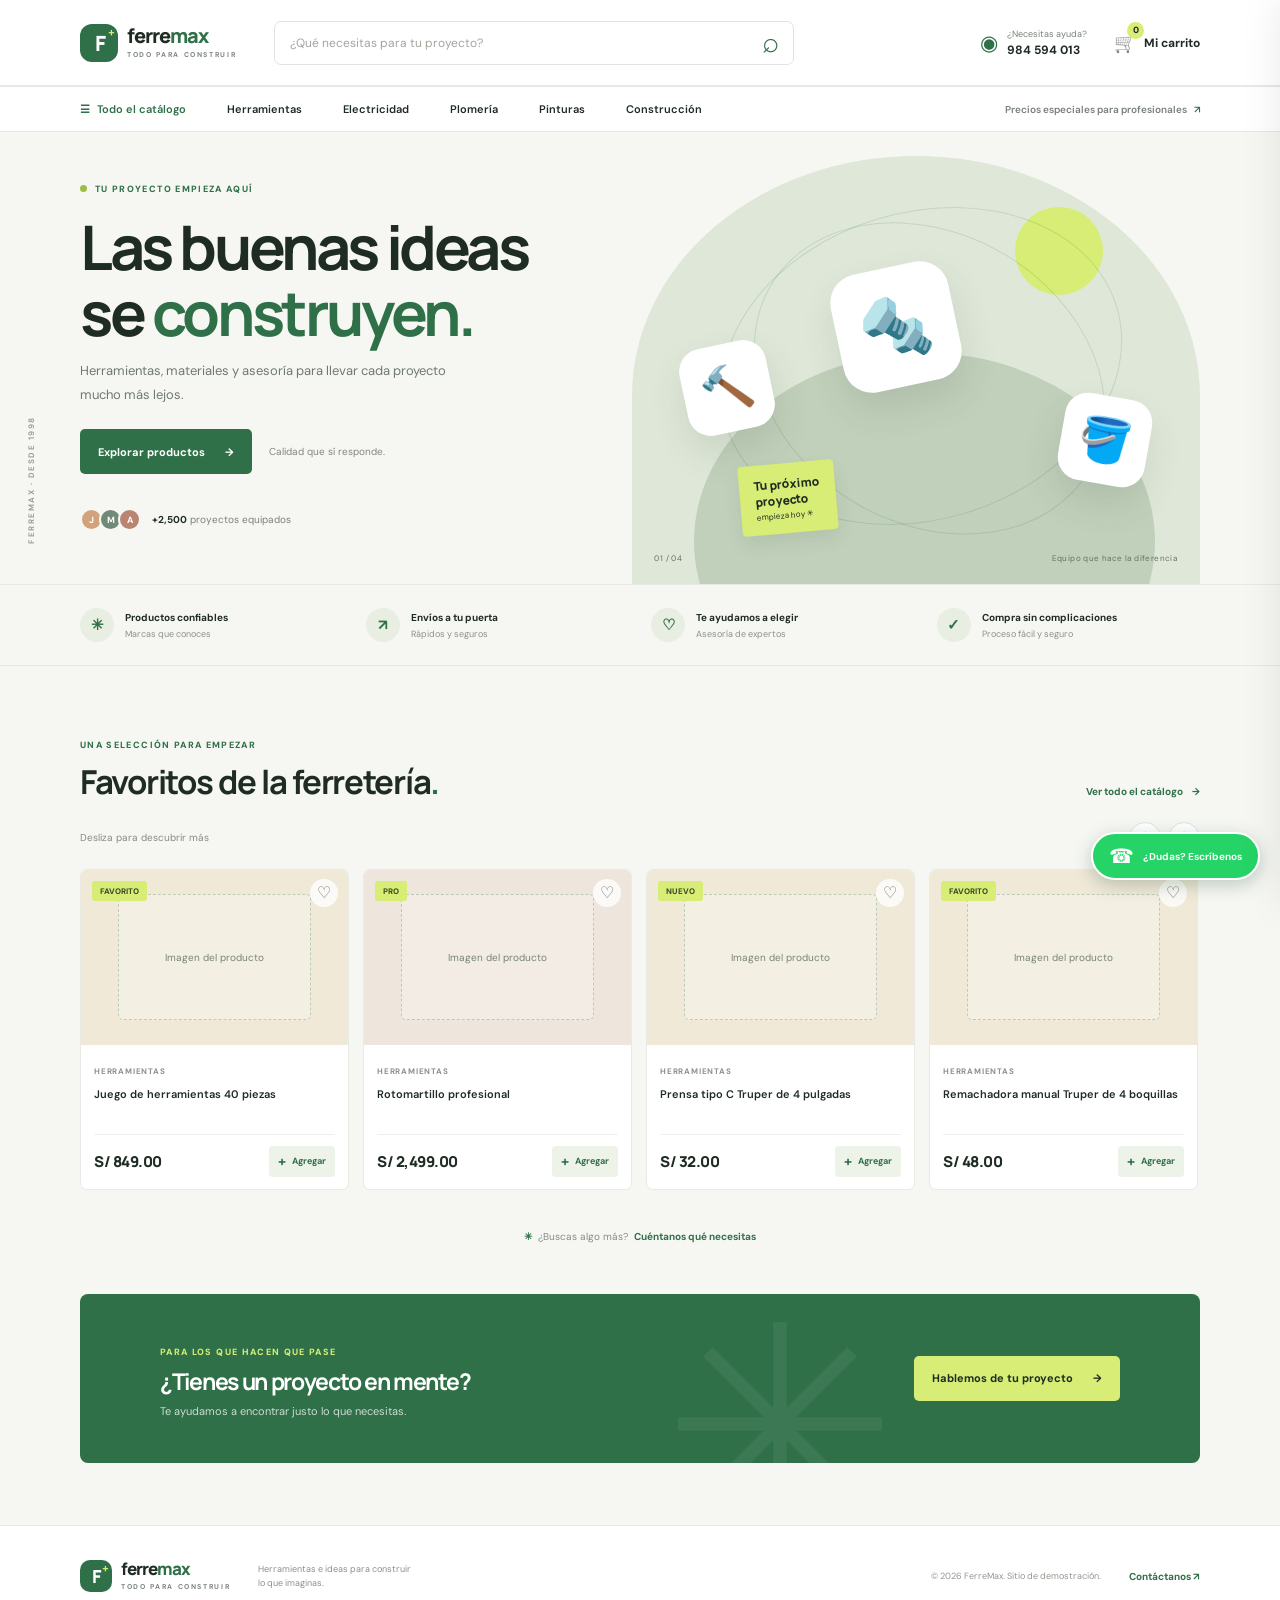
==== index.html @ b8876c11 "Add files via upload" ====
<!DOCTYPE html>
<html lang="es">
<head>
  <meta charset="UTF-8">
  <meta name="viewport" content="width=device-width, initial-scale=1.0">
  <meta name="theme-color" content="#f6f7f3">
  <meta name="description" content="Encuentra herramientas, materiales y todo lo que necesitas para tus proyectos en FerreMax.">
  <title>FerreMax — Todo para construir</title>
  <link rel="preconnect" href="https://fonts.googleapis.com">
  <link rel="preconnect" href="https://fonts.gstatic.com" crossorigin>
  <link href="https://fonts.googleapis.com/css2?family=DM+Sans:wght@400;500;600;700&family=Manrope:wght@400;500;600;700;800&display=swap" rel="stylesheet">
  <link rel="stylesheet" href="style.css">
  <script src="productos.js" defer></script>
  <script src="script.js" defer></script>
</head>
<body>
  <header class="site-header">
    <a class="brand" href="#" aria-label="FerreMax, inicio">
      <span class="brand-mark" aria-hidden="true">F<span>+</span></span>
      <span class="brand-name">ferre<span>max</span><small>TODO PARA CONSTRUIR</small></span>
    </a>

    <form class="search-bar" id="search-form" role="search">
      <label class="sr-only" for="search-input">Buscar productos</label>
      <input id="search-input" type="search" placeholder="¿Qué necesitas para tu proyecto?" autocomplete="off">
      <button type="submit" aria-label="Buscar">⌕</button>
    </form>

    <div class="header-actions">
      <a class="contact-link" href="tel:+51984594013">
        <span class="action-icon" aria-hidden="true">◉</span>
        <span><small>¿Necesitas ayuda?</small><strong>984 594 013</strong></span>
      </a>
      <button class="cart-trigger" id="cart-trigger" data-open-cart type="button" aria-label="Abrir carrito">
        <span class="cart-icon" aria-hidden="true">🛒</span>
        <span class="cart-trigger-label">Mi carrito</span>
        <span class="cart-count" id="cart-count">0</span>
      </button>
    </div>
  </header>

  <nav class="category-nav" aria-label="Categorías principales">
    <a href="catalogo.html">☰ <span>Todo el catálogo</span></a>
    <a href="catalogo.html?categoria=Herramientas">Herramientas</a>
    <a href="catalogo.html?categoria=Electricidad">Electricidad</a>
    <a href="catalogo.html?categoria=Plomer%C3%ADa">Plomería</a>
    <a href="catalogo.html?categoria=Pinturas">Pinturas</a>
    <a href="catalogo.html?categoria=Construcci%C3%B3n">Construcción</a>
    <a class="nav-promo" href="catalogo.html">Precios especiales para profesionales <span aria-hidden="true">↗</span></a>
  </nav>

  <main>
    <section class="hero" aria-labelledby="hero-title">
      <div class="hero-copy">
        <span class="eyebrow"><span class="eyebrow-dot"></span> TU PROYECTO EMPIEZA AQUÍ</span>
        <h1 id="hero-title">Las buenas ideas<br>se <span>construyen.</span></h1>
        <p>Herramientas, materiales y asesoría para llevar cada proyecto mucho más lejos.</p>
        <div class="hero-actions">
          <a class="button button-dark" href="catalogo.html">Explorar productos <span aria-hidden="true">→</span></a>
          <span class="hero-note">Calidad que sí responde.</span>
        </div>
        <div class="hero-proof">
          <div class="proof-avatars" aria-hidden="true"><i>J</i><i>M</i><i>A</i></div>
          <span><strong>+2,500</strong> proyectos equipados</span>
        </div>
      </div>
      <div class="hero-art" aria-label="Selección de herramientas para tus proyectos">
        <div class="art-orbit orbit-one"></div>
        <div class="art-orbit orbit-two"></div>
        <div class="art-sun"></div>
        <div class="tool-emoji drill" aria-hidden="true">🔩</div>
        <div class="tool-emoji hammer" aria-hidden="true">🔨</div>
        <div class="tool-emoji paint" aria-hidden="true">🪣</div>
        <div class="hero-sticker"><strong>Tu próximo<br>proyecto</strong><span>empieza hoy ✳</span></div>
        <div class="art-caption"><span>01 / 04</span><span>Equipo que hace la diferencia</span></div>
      </div>
      <div class="hero-index" aria-hidden="true">FERREMAX · DESDE 1998</div>
    </section>

    <section class="benefits" aria-label="Beneficios">
      <div class="benefit"><span class="benefit-icon">✳</span><span><strong>Productos confiables</strong><small>Marcas que conoces</small></span></div>
      <div class="benefit"><span class="benefit-icon">↗</span><span><strong>Envíos a tu puerta</strong><small>Rápidos y seguros</small></span></div>
      <div class="benefit"><span class="benefit-icon">♡</span><span><strong>Te ayudamos a elegir</strong><small>Asesoría de expertos</small></span></div>
      <div class="benefit"><span class="benefit-icon">✓</span><span><strong>Compra sin complicaciones</strong><small>Proceso fácil y seguro</small></span></div>
    </section>

    <section class="products-section favorites-section" id="productos" aria-labelledby="products-title">
      <div class="section-heading">
        <div>
          <span class="eyebrow">UNA SELECCIÓN PARA EMPEZAR</span>
          <h2 id="products-title">Favoritos de la ferretería<span>.</span></h2>
        </div>
        <a class="view-all" href="catalogo.html">Ver todo el catálogo <span aria-hidden="true">→</span></a>
      </div>
      <div class="carousel-controls">
        <span>Desliza para descubrir más</span>
        <div>
          <button class="carousel-arrow" id="carousel-back" type="button" aria-label="Desplazar favoritos a la izquierda">←</button>
          <button class="carousel-arrow" id="carousel-next" type="button" aria-label="Desplazar favoritos a la derecha">→</button>
        </div>
      </div>
      <div class="product-grid product-carousel" id="product-grid" aria-live="polite"></div>
      <div class="catalog-note"><span>✳</span> ¿Buscas algo más? <a href="https://wa.me/51984594013?text=Hola%2C%20estoy%20buscando%20un%20producto." target="_blank" rel="noopener noreferrer">Cuéntanos qué necesitas</a></div>
    </section>

    <section class="project-banner">
      <div class="banner-mark" aria-hidden="true">✳</div>
      <div><span class="eyebrow">PARA LOS QUE HACEN QUE PASE</span><h2>¿Tienes un proyecto en mente?</h2><p>Te ayudamos a encontrar justo lo que necesitas.</p></div>
      <a class="button button-light" href="https://wa.me/51984594013?text=Hola%2C%20quiero%20asesor%C3%ADa%20para%20un%20proyecto." target="_blank" rel="noopener noreferrer">Hablemos de tu proyecto <span aria-hidden="true">→</span></a>
    </section>
  </main>

  <footer class="site-footer">
    <a class="brand footer-brand" href="#" aria-label="FerreMax, inicio">
      <span class="brand-mark" aria-hidden="true">F<span>+</span></span>
      <span class="brand-name">ferre<span>max</span><small>TODO PARA CONSTRUIR</small></span>
    </a>
    <p>Herramientas e ideas para construir<br>lo que imaginas.</p>
    <span class="footer-copy">© 2026 FerreMax. Sitio de demostración.</span>
    <a href="https://wa.me/51984594013?text=Hola%2C%20tengo%20una%20consulta." target="_blank" rel="noopener noreferrer">Contáctanos ↗</a>
  </footer>

  <div class="scrim" id="scrim" hidden></div>
  <aside class="cart-drawer" id="cart-drawer" aria-labelledby="cart-title" aria-hidden="true">
    <div class="drawer-header">
      <div><span class="eyebrow">TU SELECCIÓN</span><h2 id="cart-title">Mi carrito <span id="drawer-count">(0)</span></h2></div>
      <button class="icon-button" id="close-cart" type="button" aria-label="Cerrar carrito">×</button>
    </div>
    <div class="cart-items" id="cart-items"></div>
    <div class="cart-empty" id="cart-empty"><span aria-hidden="true">🛒</span><h3>Tu carrito está vacío</h3><p>Encuentra lo que necesitas para tu próximo proyecto.</p><button class="button button-dark" id="continue-shopping" type="button">Ver productos</button></div>
    <div class="cart-summary" id="cart-summary" hidden>
      <div class="summary-line"><span>Subtotal</span><strong id="cart-subtotal">$0.00</strong></div>
      <p>El costo de envío se coordina por WhatsApp.</p>
      <form id="checkout-form">
        <h3 class="cart-form-title">Completa tu pedido</h3>
        <label class="field-label" for="customer-name">Nombre completo</label>
        <input class="form-field" id="customer-name" name="name" autocomplete="name" required>
        <div class="form-row">
          <div><label class="field-label" for="customer-phone">Teléfono</label><input class="form-field" id="customer-phone" name="phone" type="tel" autocomplete="tel" required></div>
          <div><label class="field-label" for="customer-email">Correo electrónico</label><input class="form-field" id="customer-email" name="email" type="email" autocomplete="email" required></div>
        </div>
        <div class="form-row">
          <div><label class="field-label" for="delivery-method">Entrega</label><select class="form-field" id="delivery-method" name="delivery"><option value="Domicilio">A domicilio (coordinar envío)</option><option value="Recoger en tienda">Recoger en tienda (gratis)</option></select></div>
          <div><label class="field-label" for="payment-method">Pago preferido</label><select class="form-field" id="payment-method" name="payment"><option>Transferencia</option><option>Efectivo al recibir/recoger</option></select></div>
        </div>
        <div id="delivery-address-fields">
          <div class="form-row">
            <div><label class="field-label" for="customer-city">Ciudad</label><input class="form-field" id="customer-city" name="city" autocomplete="address-level2" data-delivery-required required></div>
            <div><label class="field-label" for="customer-postal">Código postal</label><input class="form-field" id="customer-postal" name="postal" inputmode="numeric" autocomplete="postal-code" data-delivery-required required></div>
          </div>
          <label class="field-label" for="customer-address">Dirección de entrega</label>
          <input class="form-field" id="customer-address" name="address" autocomplete="street-address" data-delivery-required required>
          <label class="field-label" for="customer-reference">Referencias (opcional)</label>
          <textarea class="form-field" id="customer-reference" name="reference" rows="2" placeholder="Entre calles, color de fachada, indicaciones..."></textarea>
        </div>
        <div class="checkout-total"><span>Total de productos (envío por coordinar)</span><strong id="checkout-total">$0.00</strong></div>
        <button class="button button-dark checkout-button" type="submit">Enviar pedido por WhatsApp <span aria-hidden="true">→</span></button>
        <p class="demo-note">Pedido de prueba: se enviará a WhatsApp para confirmar disponibilidad y entrega.</p>
      </form>
    </div>
  </aside>

  <div class="toast" id="toast" role="status" aria-live="polite"></div>
  <a class="whatsapp-float" href="https://wa.me/51984594013?text=Hola%2C%20necesito%20ayuda%20con%20un%20producto." target="_blank" rel="noopener noreferrer" aria-label="Contactar por WhatsApp">
    <span aria-hidden="true">☎</span><span class="whatsapp-label">¿Dudas? Escríbenos</span>
  </a>
</body>
</html>
---- style.css ----
:root {
  color-scheme: light;
  --ink: #1f2c24;
  --muted: #788078;
  --green: #2f7048;
  --green-dark: #24593a;
  --lime: #d7ed75;
  --paper: #f6f7f3;
  --white: #fff;
  --line: #e7e9e3;
  --font-body: "DM Sans", sans-serif;
  --font-display: "Manrope", sans-serif;
}

* { box-sizing: border-box; }
[hidden] { display: none !important; }
html { scroll-behavior: smooth; }
body { margin: 0; background: var(--paper); color: var(--ink); font-family: var(--font-body); -webkit-font-smoothing: antialiased; }
button, input, select, textarea { font: inherit; }
button, a { -webkit-tap-highlight-color: transparent; }
a { color: inherit; text-decoration: none; }
button { color: inherit; }
.sr-only { position: absolute; width: 1px; height: 1px; padding: 0; margin: -1px; overflow: hidden; clip: rect(0,0,0,0); white-space: nowrap; border: 0; }

.site-header { height: 86px; display: flex; align-items: center; gap: 38px; max-width: 1440px; padding: 0 6.25%; margin: auto; }
.brand { display: inline-flex; align-items: center; gap: 9px; flex: 0 0 auto; }
.brand-mark { width: 38px; height: 38px; display: grid; place-items: center; position: relative; border-radius: 12px; background: var(--green); color: var(--white); font: 800 21px var(--font-display); letter-spacing: -2px; }
.brand-mark > span { position: absolute; right: 3px; top: 0; color: var(--lime); font-size: 12px; letter-spacing: 0; }
.brand-name { font: 800 20px/.95 var(--font-display); letter-spacing: -1px; }
.brand-name > span { color: var(--green); }
.brand-name small { display: block; margin-top: 5px; font: 700 7px var(--font-body); letter-spacing: 1.65px; color: #7d857d; }
.search-bar { height: 44px; display: flex; flex: 1 1 500px; max-width: 520px; align-items: center; border: 1px solid #e1e4dc; border-radius: 7px; background: var(--white); }
.search-bar:focus-within { border-color: var(--green); box-shadow: 0 0 0 3px rgb(47 112 72 / 10%); }
.search-bar input { min-width: 0; flex: 1; height: 100%; padding: 0 15px; border: 0; outline: 0; background: transparent; color: var(--ink); font-size: 12px; }
.search-bar input::placeholder { color: #a0a69e; }
.search-bar button { width: 46px; height: 100%; border: 0; background: transparent; color: var(--green); font-size: 29px; line-height: 1; cursor: pointer; }
.header-actions { display: flex; align-items: center; gap: 27px; margin-left: auto; }
.contact-link { display: flex; align-items: center; gap: 9px; }
.action-icon { color: var(--green); font-size: 21px; }
.contact-link small, .contact-link strong { display: block; }
.contact-link small { color: var(--muted); font-size: 9px; }
.contact-link strong { margin-top: 2px; font-size: 12px; white-space: nowrap; }
.cart-trigger { position: relative; display: inline-flex; align-items: center; gap: 8px; padding: 9px 0; border: 0; background: none; font-size: 12px; font-weight: 700; cursor: pointer; }
.cart-icon { font-size: 18px; filter: grayscale(1); }
.cart-count { position: absolute; top: 0; left: 13px; display: grid; width: 17px; height: 17px; place-items: center; border-radius: 50%; background: var(--lime); color: var(--ink); font-size: 9px; font-weight: 800; }

.category-nav { height: 46px; display: flex; align-items: center; gap: clamp(20px, 3.2vw, 46px); padding: 0 6.25%; border-top: 1px solid var(--line); border-bottom: 1px solid var(--line); background: #fff; font-size: 11px; font-weight: 600; }
.category-nav a { height: 100%; display: inline-flex; align-items: center; gap: 7px; white-space: nowrap; transition: color .18s; }
.category-nav a:hover { color: var(--green); }
.category-nav a:first-child { color: var(--green); }
.nav-promo { margin-left: auto; color: #798079; font-size: 10px; white-space: nowrap; }
.nav-promo span { color: var(--green); }

.hero { position: relative; min-height: 440px; display: grid; grid-template-columns: 1fr 1.03fr; overflow: hidden; max-width: 1440px; padding: 0 6.25%; margin: auto; }
.hero-copy { z-index: 1; align-self: center; padding: 44px 0 53px; }
.eyebrow { display: inline-flex; align-items: center; gap: 8px; color: var(--green); font-size: 9px; font-weight: 800; letter-spacing: 1.35px; }
.eyebrow-dot { width: 7px; height: 7px; border-radius: 50%; background: #9fbd45; }
h1, h2, h3, p { margin-top: 0; }
.hero h1 { margin: 17px 0 14px; font: 700 clamp(38px, 4.8vw, 62px)/1.07 var(--font-display); letter-spacing: -3.4px; }
.hero h1 span { color: var(--green); }
.hero-copy > p { max-width: 370px; margin-bottom: 23px; color: #707970; font-size: 13px; line-height: 1.8; }
.hero-actions { display: flex; align-items: center; gap: 17px; }
.button { min-height: 45px; display: inline-flex; align-items: center; justify-content: center; gap: 20px; padding: 0 18px; border: 0; border-radius: 5px; font-size: 11px; font-weight: 700; cursor: pointer; transition: transform .18s, background .18s; }
.button:hover { transform: translateY(-2px); }
.button-dark { background: var(--green); color: #fff; }
.button-dark:hover { background: var(--green-dark); }
.hero-note { color: #81877f; font-size: 10px; }
.hero-proof { display: flex; align-items: center; gap: 11px; margin-top: 34px; color: #7a8179; font-size: 10px; }
.hero-proof strong { color: var(--ink); }
.proof-avatars { display: flex; padding-left: 4px; }
.proof-avatars i { width: 23px; height: 23px; display: grid; place-items: center; margin-left: -4px; border: 2px solid var(--paper); border-radius: 50%; background: #d2a27b; color: #fff; font-size: 9px; font-style: normal; font-weight: 700; }
.proof-avatars i:nth-child(2) { background: #708978; }
.proof-avatars i:nth-child(3) { background: #b98571; }
.hero-art { position: relative; min-height: 390px; align-self: stretch; margin: 24px 0 0; overflow: hidden; border-radius: 50% 50% 0 0 / 56% 56% 0 0; background: #dfe8d8; }
.hero-art::before { content: ""; position: absolute; left: 11%; right: 8%; bottom: -34%; height: 88%; border-radius: 50%; background: #c1d0bb; }
.art-sun { position: absolute; top: 12%; right: 17%; width: 88px; height: 88px; border-radius: 50%; background: var(--lime); }
.art-orbit { position: absolute; z-index: 1; width: 72%; height: 72%; top: 13%; left: 15%; border: 1px solid rgb(47 112 72 / 16%); border-radius: 50%; transform: rotate(-17deg); }
.orbit-two { top: 18%; left: 20%; width: 65%; height: 68%; transform: rotate(30deg); }
.tool-emoji { position: absolute; z-index: 2; display: grid; place-items: center; width: 120px; height: 120px; border: 1px solid rgb(255 255 255 / 70%); border-radius: 29px; background: #fff; box-shadow: 0 18px 36px rgb(46 68 49 / 12%); font-size: 59px; }
.drill { top: 26%; left: 36%; transform: rotate(-12deg); }
.hammer { top: 44%; left: 9%; width: 88px; height: 88px; border-radius: 23px; font-size: 43px; transform: rotate(-12deg); }
.paint { top: 56%; right: 9%; width: 88px; height: 88px; border-radius: 23px; font-size: 43px; transform: rotate(10deg); }
.hero-sticker { position: absolute; z-index: 3; left: 19%; bottom: 12%; display: flex; flex-direction: column; padding: 13px 15px; border-radius: 4px; background: var(--lime); box-shadow: 0 9px 18px rgb(45 62 32 / 9%); transform: rotate(-5deg); }
.hero-sticker strong { font: 800 12px/1.3 var(--font-display); }
.hero-sticker span { margin-top: 3px; font-size: 8px; }
.art-caption { position: absolute; z-index: 2; right: 4%; bottom: 5%; left: 4%; display: flex; justify-content: space-between; color: #617362; font-size: 8px; letter-spacing: .4px; }
.hero-index { position: absolute; left: 2%; bottom: 41px; color: #98a096; font-size: 8px; font-weight: 700; letter-spacing: 1.5px; writing-mode: vertical-rl; transform: rotate(180deg); }

.benefits { display: grid; grid-template-columns: repeat(4, 1fr); gap: 22px; max-width: 1280px; padding: 23px 6.25%; margin: 0 auto; border-top: 1px solid var(--line); border-bottom: 1px solid var(--line); }
.benefit { display: flex; align-items: center; gap: 11px; }
.benefit-icon { width: 34px; height: 34px; display: grid; flex: 0 0 auto; place-items: center; border-radius: 50%; background: #e8eee1; color: var(--green); font-size: 15px; font-weight: 700; }
.benefit strong, .benefit small { display: block; }
.benefit strong { font-size: 10px; }
.benefit small { margin-top: 4px; color: #8b9189; font-size: 9px; }

.products-section { max-width: 1280px; padding: 66px 6.25% 51px; margin: 0 auto; scroll-margin-top: 20px; }
.section-heading { display: flex; align-items: end; justify-content: space-between; }
.section-heading h2, .project-banner h2 { margin: 9px 0 0; font: 700 clamp(23px, 3vw, 33px)/1.2 var(--font-display); letter-spacing: -1.3px; }
.section-heading h2 > span { color: var(--green); }
.view-all { display: inline-flex; align-items: center; gap: 9px; padding-bottom: 4px; color: var(--green); font-size: 10px; font-weight: 700; }
.filter-row { display: flex; align-items: center; justify-content: space-between; gap: 15px; margin: 24px 0 19px; }
.category-filters { display: flex; flex-wrap: wrap; gap: 7px; }
.filter-chip { min-height: 30px; padding: 0 12px; border: 1px solid #e4e7df; border-radius: 20px; background: transparent; color: #767e75; font-size: 9px; cursor: pointer; transition: all .18s; }
.filter-chip:hover, .filter-chip[aria-pressed="true"] { border-color: var(--green); background: var(--green); color: #fff; }
.sort-control { display: flex; align-items: center; gap: 7px; color: #858b83; font-size: 9px; white-space: nowrap; }
.sort-control select { padding: 7px 8px; border: 1px solid var(--line); border-radius: 4px; background: #fff; color: var(--ink); font-size: 9px; cursor: pointer; }
.product-grid { display: grid; grid-template-columns: repeat(4, minmax(0, 1fr)); gap: 14px; }
.product-card { min-width: 0; overflow: hidden; border: 1px solid #e8eae4; border-radius: 7px; background: #fff; transition: box-shadow .2s, transform .2s; }
.product-card:hover { transform: translateY(-3px); box-shadow: 0 12px 25px rgb(31 44 36 / 8%); }
.product-visual { position: relative; height: 175px; display: grid; overflow: hidden; place-items: center; background: var(--product-bg, #eaf0e5); }
.product-badge { position: absolute; z-index: 2; top: 11px; left: 11px; padding: 5px 8px; border-radius: 3px; background: var(--lime); color: #3c492c; font-size: 8px; font-weight: 800; text-transform: uppercase; }
.favorite-button { position: absolute; z-index: 2; top: 9px; right: 10px; display: grid; width: 28px; height: 28px; place-items: center; border: 0; border-radius: 50%; background: rgb(255 255 255 / 80%); color: #697269; font-size: 16px; cursor: pointer; }
.favorite-button[aria-pressed="true"] { color: #c55454; }
.product-info { padding: 13px 13px 12px; }
.product-category { color: #899188; font-size: 8px; font-weight: 700; letter-spacing: .8px; text-transform: uppercase; }
.product-name { min-height: 36px; margin: 7px 0 5px; font-size: 11px; font-weight: 600; line-height: 1.55; }
.product-purchase { display: flex; align-items: center; justify-content: space-between; gap: 8px; margin-top: 12px; padding-top: 11px; border-top: 1px solid #f0f1ed; }
.product-price { font: 800 15px var(--font-display); letter-spacing: -.5px; white-space: nowrap; }
.add-button { display: inline-flex; align-items: center; gap: 6px; min-height: 31px; padding: 0 9px; border: 0; border-radius: 4px; background: #edf3e8; color: var(--green); font-size: 9px; font-weight: 700; cursor: pointer; transition: background .18s; }
.add-button:hover { background: #dceacb; }
.add-button span { font-size: 14px; line-height: 1; }
.empty-state { padding: 40px 10px; color: var(--muted); text-align: center; font-size: 13px; }
.catalog-note { display: flex; align-items: center; justify-content: center; gap: 6px; padding-top: 28px; color: #858b83; font-size: 10px; }
.catalog-note > span, .catalog-note a { color: var(--green); font-weight: 700; }

.project-banner { position: relative; display: flex; align-items: center; justify-content: space-between; gap: 22px; overflow: hidden; max-width: 1120px; min-height: 169px; padding: 31px 6.25%; margin: 0 auto 62px; border-radius: 8px; background: var(--green); color: #fff; }
.project-banner .eyebrow { color: var(--lime); }
.project-banner h2 { margin-top: 8px; font-size: 23px; }
.project-banner p { margin: 8px 0 0; color: rgb(255 255 255 / 76%); font-size: 11px; }
.button-light { z-index: 1; flex: 0 0 auto; background: var(--lime); color: var(--ink); }
.button-light:hover { background: #e1f58a; }
.banner-mark { position: absolute; right: 27%; bottom: -108px; color: rgb(255 255 255 / 6%); font-size: 280px; line-height: 1; }
.site-footer { display: flex; align-items: center; gap: 28px; min-height: 102px; padding: 20px 6.25%; border-top: 1px solid var(--line); background: #fff; }
.footer-brand .brand-mark { width: 32px; height: 32px; border-radius: 10px; font-size: 18px; }
.footer-brand .brand-name { font-size: 17px; }
.site-footer > p { margin: 0; color: #8a9088; font-size: 9px; line-height: 1.6; }
.footer-copy { margin-left: auto; color: #92988f; font-size: 9px; }
.site-footer > a:last-child { color: var(--green); font-size: 10px; font-weight: 700; }

.scrim { position: fixed; z-index: 10; inset: 0; background: rgb(22 31 25 / 43%); }
.cart-drawer { position: fixed; z-index: 11; top: 0; right: 0; bottom: 0; display: flex; width: min(440px, 100%); flex-direction: column; padding: 27px; background: #fff; box-shadow: -15px 0 45px rgb(0 0 0 / 12%); transform: translateX(105%); transition: transform .26s ease; }
.cart-drawer.is-open { transform: translateX(0); }
.drawer-header { display: flex; align-items: center; justify-content: space-between; padding-bottom: 20px; border-bottom: 1px solid var(--line); }
.drawer-header h2 { margin: 5px 0 0; font: 700 23px var(--font-display); letter-spacing: -1px; }
.drawer-header h2 span { color: #989e96; font-size: 14px; }
.icon-button { display: grid; width: 34px; height: 34px; place-items: center; border: 1px solid var(--line); border-radius: 50%; background: #fff; color: var(--ink); font-size: 23px; line-height: 1; cursor: pointer; }
.cart-items { flex: 1; overflow-y: auto; }
.cart-item { display: grid; grid-template-columns: 64px 1fr auto; gap: 12px; align-items: center; padding: 15px 0; border-bottom: 1px solid var(--line); }
.cart-item-visual { display: grid; width: 64px; height: 64px; place-items: center; border-radius: 7px; background: var(--product-bg, #eaf0e5); font-size: 30px; }
.cart-item-name { margin-bottom: 6px; font-size: 11px; font-weight: 700; }
.cart-item-price { color: #747d73; font-size: 10px; }
.quantity-control { display: flex; align-items: center; gap: 9px; margin-top: 9px; }
.quantity-control button { width: 23px; height: 23px; border: 1px solid var(--line); border-radius: 4px; background: #fff; cursor: pointer; }
.quantity-control span { min-width: 12px; text-align: center; font-size: 10px; }
.remove-item { padding: 5px; border: 0; background: none; color: #a0a59e; font-size: 17px; cursor: pointer; }
.cart-empty { display: flex; flex: 1; flex-direction: column; align-items: center; justify-content: center; text-align: center; }
.cart-empty > span { font-size: 42px; filter: grayscale(1); }
.cart-empty h3 { margin: 15px 0 6px; font: 700 17px var(--font-display); }
.cart-empty p { max-width: 235px; color: #848a82; font-size: 11px; line-height: 1.65; }
.cart-empty .button { margin-top: 7px; }
.cart-summary { padding-top: 17px; border-top: 1px solid var(--line); }
.summary-line, .checkout-total { display: flex; align-items: center; justify-content: space-between; }
.summary-line { font-size: 13px; }
.summary-line strong, .checkout-total strong { font: 800 17px var(--font-display); }
.cart-summary > p { margin: 8px 0 16px; color: #878d85; font-size: 9px; line-height: 1.5; }
.checkout-button { width: 100%; justify-content: space-between; }

.field-label { display: block; margin: 12px 0 6px; font-size: 10px; font-weight: 700; }
.form-field { width: 100%; padding: 10px 11px; border: 1px solid #e1e5dd; border-radius: 5px; outline: 0; background: #fff; color: var(--ink); font-size: 11px; }
.form-field:focus { border-color: var(--green); box-shadow: 0 0 0 3px rgb(47 112 72 / 10%); }
textarea.form-field { resize: vertical; }
.checkout-total { margin: 18px 0 14px; padding-top: 15px; border-top: 1px solid var(--line); font-size: 11px; }
.demo-note { margin: 11px 0 0; color: #92988f; font-size: 9px; text-align: center; }
.toast { position: fixed; z-index: 20; right: 22px; bottom: 22px; max-width: calc(100% - 44px); padding: 12px 16px; border-radius: 5px; background: var(--ink); color: #fff; box-shadow: 0 7px 22px rgb(0 0 0 / 16%); font-size: 11px; opacity: 0; pointer-events: none; transform: translateY(10px); transition: opacity .2s, transform .2s; }
.toast.is-visible { opacity: 1; transform: translateY(0); }
body.has-open-cart { overflow: hidden; }

@media (min-width: 1441px) {
  .hero { border-left: 1px solid var(--line); border-right: 1px solid var(--line); }
}
@media (max-width: 980px) {
  .site-header { gap: 23px; padding-right: 4%; padding-left: 4%; }
  .category-nav { gap: 22px; padding-right: 4%; padding-left: 4%; overflow-x: auto; }
  .nav-promo { display: none; }
  .hero { padding-right: 4%; padding-left: 4%; }
  .hero h1 { font-size: 52px; }
  .hero-art { min-height: 360px; }
  .benefits { padding-right: 4%; padding-left: 4%; }
  .products-section { padding-right: 4%; padding-left: 4%; }
  .product-grid { grid-template-columns: repeat(3, minmax(0, 1fr)); }
  .project-banner { margin-right: 4%; margin-left: 4%; }
}
@media (max-width: 700px) {
  .site-header { height: auto; min-height: 68px; flex-wrap: wrap; gap: 11px; padding: 12px 5%; }
  .brand-mark { width: 34px; height: 34px; border-radius: 10px; font-size: 19px; }
  .brand-name { font-size: 18px; }
  .header-actions { gap: 12px; margin-left: auto; }
  .contact-link { display: none; }
  .cart-trigger { font-size: 0; }
  .cart-icon { font-size: 19px; }
  .cart-count { left: 11px; }
  .search-bar { order: 2; flex: 1 0 100%; max-width: none; height: 40px; }
  .category-nav { height: 42px; gap: 21px; padding: 0 5%; }
  .category-nav a { font-size: 10px; }
  .hero { min-height: auto; grid-template-columns: 1fr; padding: 0 5%; }
  .hero-copy { padding: 40px 0 12px; }
  .hero h1 { margin-top: 13px; font-size: clamp(43px, 12vw, 59px); letter-spacing: -2.8px; }
  .hero-copy > p { max-width: 330px; font-size: 12px; }
  .hero-proof { margin-top: 22px; }
  .hero-art { min-height: 270px; margin: 10px 3% 0; }
  .art-sun { width: 66px; height: 66px; }
  .tool-emoji { width: 90px; height: 90px; border-radius: 23px; font-size: 45px; }
  .drill { top: 23%; left: 38%; }
  .hammer, .paint { top: 42%; width: 68px; height: 68px; font-size: 34px; }
  .hammer { left: 10%; }
  .paint { right: 9%; }
  .hero-sticker { bottom: 12%; left: 20%; padding: 9px 11px; }
  .hero-index { display: none; }
  .benefits { grid-template-columns: repeat(2, 1fr); gap: 16px 10px; padding: 20px 5%; }
  .benefit { gap: 8px; }
  .benefit-icon { width: 30px; height: 30px; font-size: 13px; }
  .benefit strong { font-size: 9px; }
  .benefit small { font-size: 8px; }
  .products-section { padding: 48px 5% 39px; }
  .section-heading { align-items: start; gap: 10px; }
  .section-heading h2 { max-width: 250px; font-size: 25px; }
  .view-all { margin-top: 17px; font-size: 9px; white-space: nowrap; }
  .filter-row { align-items: start; flex-direction: column; margin: 19px 0 14px; }
  .category-filters { flex-wrap: nowrap; width: calc(100vw - 10vw); overflow-x: auto; padding-bottom: 3px; }
  .filter-chip { flex: 0 0 auto; }
  .sort-control { align-self: flex-end; }
  .product-grid { grid-template-columns: repeat(2, minmax(0, 1fr)); gap: 9px; }
  .product-visual { height: clamp(123px, 35vw, 165px); }
  .product-info { padding: 11px 10px 10px; }
  .product-name { min-height: 34px; font-size: 10px; }
  .product-price { font-size: 13px; }
  .add-button { gap: 4px; min-height: 29px; padding: 0 7px; font-size: 8px; }
  .project-banner { min-height: 205px; align-items: flex-start; flex-direction: column; justify-content: center; gap: 16px; padding: 25px 22px; margin: 0 5% 40px; }
  .project-banner h2 { font-size: 20px; }
  .project-banner p { font-size: 10px; }
  .project-banner .button { min-height: 40px; }
  .banner-mark { right: -9%; bottom: -85px; font-size: 215px; }
  .site-footer { flex-wrap: wrap; gap: 14px 20px; padding: 22px 5%; }
  .site-footer > p { display: none; }
  .footer-copy { width: 100%; margin: 0; order: 2; }
  .site-footer > a:last-child { margin-left: auto; }
  .cart-drawer { padding: 21px; }
}
@media (prefers-reduced-motion: reduce) {
  *, *::before, *::after { scroll-behavior: auto !important; transition-duration: .01ms !important; animation-duration: .01ms !important; animation-iteration-count: 1 !important; }
}

.site-header { border-bottom: 1px solid var(--line); background: #fff; }
.product-visual { background: var(--product-bg, #eaf0e5); }
.product-image-placeholder { z-index: 1; width: min(72%, 210px); height: 72%; display: grid; place-items: center; border: 1px dashed rgb(47 112 72 / 28%); border-radius: 5px; background: rgb(255 255 255 / 28%); color: #788477; font-size: 10px; }
.product-image { z-index: 1; width: 100%; height: 100%; object-fit: contain; }
.cart-item-visual .product-image { width: 100%; height: 100%; padding: 5px; }
.cart-item-visual .product-image-placeholder { width: 90%; height: 90%; font-size: 7px; text-align: center; }
.cart-item-visual { overflow: hidden; }
.product-badge, .favorite-button { z-index: 2; }

.favorites-section .section-heading { align-items: end; }
.carousel-controls { display: flex; align-items: center; justify-content: space-between; margin: 20px 0 12px; color: #858b83; font-size: 10px; }
.carousel-controls > div { display: flex; gap: 7px; }
.carousel-arrow { width: 32px; height: 32px; border: 1px solid #dfe4da; border-radius: 50%; background: #fff; color: var(--green); font-size: 16px; cursor: pointer; transition: background .18s, color .18s; }
.carousel-arrow:hover { background: var(--green); color: #fff; }
.product-carousel { grid-auto-columns: calc((100% - 42px) / 4); grid-auto-flow: column; grid-template-columns: none; overflow-x: auto; overscroll-behavior-inline: contain; padding: 3px 1px 12px; scroll-snap-type: x mandatory; scrollbar-color: #b7c5ad transparent; scrollbar-width: thin; }
.product-carousel .product-card { scroll-snap-align: start; }

.catalog-page { max-width: 1280px; min-height: calc(100vh - 190px); padding: 29px 6.25% 70px; margin: auto; }
.catalog-breadcrumb { display: flex; gap: 9px; color: #91978f; font-size: 10px; }
.catalog-breadcrumb a { color: var(--green); }
.catalog-heading { display: flex; align-items: end; justify-content: space-between; gap: 20px; padding: 31px 0 30px; }
.catalog-heading h1 { margin: 9px 0 8px; font: 700 clamp(29px, 4vw, 42px)/1.15 var(--font-display); letter-spacing: -2px; }
.catalog-heading h1 span { color: var(--green); }
.catalog-heading p { margin: 0; color: #7d857c; font-size: 12px; }
.catalog-heading .button { flex: 0 0 auto; }
.catalog-layout { display: grid; grid-template-columns: 190px minmax(0, 1fr); gap: 27px; padding-top: 21px; border-top: 1px solid var(--line); }
.catalog-sidebar { align-self: start; padding: 17px 14px; border: 1px solid var(--line); border-radius: 6px; background: #fff; }
.catalog-sidebar h2 { margin: 0 0 14px; font: 700 14px var(--font-display); }
.catalog-sidebar .category-filters { flex-direction: column; align-items: stretch; gap: 4px; }
.catalog-sidebar .filter-chip { min-height: 34px; border: 0; border-radius: 4px; background: transparent; color: #697269; text-align: left; }
.catalog-sidebar .filter-chip:hover, .catalog-sidebar .filter-chip[aria-pressed="true"] { background: #edf3e8; color: var(--green); }
.catalog-help { display: grid; gap: 8px; margin-top: 18px; padding-top: 15px; border-top: 1px solid var(--line); color: #858b83; font-size: 9px; line-height: 1.5; }
.catalog-help a { color: var(--green); font-weight: 700; }
.catalog-toolbar { display: flex; align-items: center; justify-content: space-between; gap: 15px; min-height: 39px; margin-bottom: 14px; color: #858b83; font-size: 10px; }
.catalog-grid { grid-template-columns: repeat(3, minmax(0, 1fr)); gap: 14px; }
.form-row { display: grid; grid-template-columns: 1fr 1fr; gap: 12px; }
.form-row > div { min-width: 0; }
.field-label { margin-top: 10px; }
.form-field { min-height: 39px; }
textarea.form-field { min-height: 58px; }
.whatsapp-float { position: fixed; z-index: 9; right: 20px; bottom: 20px; display: flex; align-items: center; gap: 9px; min-height: 48px; padding: 0 16px; border: 2px solid #fff; border-radius: 28px; background: #25d366; color: #fff; box-shadow: 0 5px 18px rgb(20 62 34 / 25%); font-size: 20px; transition: transform .18s, box-shadow .18s; }
.whatsapp-float:hover { transform: translateY(-2px); box-shadow: 0 8px 22px rgb(20 62 34 / 30%); }
.whatsapp-label { font-size: 10px; font-weight: 700; }

@media (max-width: 980px) {
  .product-carousel { grid-auto-columns: calc((100% - 28px) / 3); }
  .catalog-page { padding-right: 4%; padding-left: 4%; }
  .catalog-layout { grid-template-columns: 165px minmax(0, 1fr); gap: 18px; }
  .catalog-grid { grid-template-columns: repeat(2, minmax(0, 1fr)); }
}
@media (max-width: 700px) {
  .product-carousel { grid-auto-columns: 72%; }
  .favorites-section .section-heading { align-items: start; }
  .favorites-section .view-all { white-space: normal; text-align: right; }
  .catalog-page { padding: 22px 5% 48px; }
  .catalog-heading { align-items: flex-start; flex-direction: column; padding: 25px 0 22px; }
  .catalog-heading h1 { font-size: 31px; }
  .catalog-layout { grid-template-columns: 1fr; gap: 17px; }
  .catalog-sidebar { padding: 14px; }
  .catalog-sidebar .category-filters { flex-direction: row; overflow-x: auto; }
  .catalog-sidebar .filter-chip { flex: 0 0 auto; min-height: 31px; padding: 0 10px; text-align: center; }
  .catalog-help { display: none; }
  .catalog-grid { gap: 9px; }
  .catalog-toolbar { margin-bottom: 9px; }
  .form-row { gap: 9px; }
  .whatsapp-float { right: 14px; bottom: 14px; min-height: 45px; padding: 0 14px; }
}

.cart-drawer .cart-items { flex: 0 1 30vh; min-height: 90px; }
.cart-drawer .cart-summary { flex: 1 1 0; min-height: 0; overflow-y: auto; padding: 15px 3px 4px; }
.cart-form-title { margin: 15px 0 5px; font: 700 16px var(--font-display); letter-spacing: -.4px; }
.cart-summary .field-label { margin: 9px 0 5px; font-size: 9px; }
.cart-summary .form-field { min-height: 36px; padding: 8px; font-size: 10px; }
.cart-summary textarea.form-field { min-height: 52px; }
.cart-summary .form-row { gap: 8px; }
.cart-summary .checkout-total { gap: 10px; margin: 14px 0 11px; font-size: 10px; }
.cart-summary .checkout-total strong { white-space: nowrap; }
.cart-summary .demo-note { margin: 8px 0 2px; font-size: 8px; line-height: 1.5; }
.cart-summary .checkout-button { position: sticky; bottom: 0; }
.cart-item.is-new { animation: cart-item-arrive .42s cubic-bezier(.2,.8,.2,1) both; }
.add-button.is-added { background: var(--green); color: #fff; animation: added-pop .35s ease-out; }
.cart-count.is-bumped { animation: cart-count-bump .42s cubic-bezier(.2,.8,.2,1); }
.favorite-button.is-animating { animation: heart-pop .4s ease-out; }

@keyframes cart-item-arrive {
  from { opacity: 0; transform: translateX(18px); }
  to { opacity: 1; transform: translateX(0); }
}
@keyframes added-pop {
  50% { transform: scale(1.09); }
  to { transform: scale(1); }
}
@keyframes cart-count-bump {
  35% { transform: scale(1.45); }
  70% { transform: scale(.9); }
  to { transform: scale(1); }
}
@keyframes heart-pop {
  45% { transform: scale(1.4) rotate(-8deg); }
  75% { transform: scale(.9) rotate(5deg); }
  to { transform: scale(1); }
}

@media (max-width: 700px) {
  .cart-drawer .cart-items { flex-basis: 27vh; }
  .cart-drawer .cart-summary .form-row { grid-template-columns: 1fr 1fr; }
}
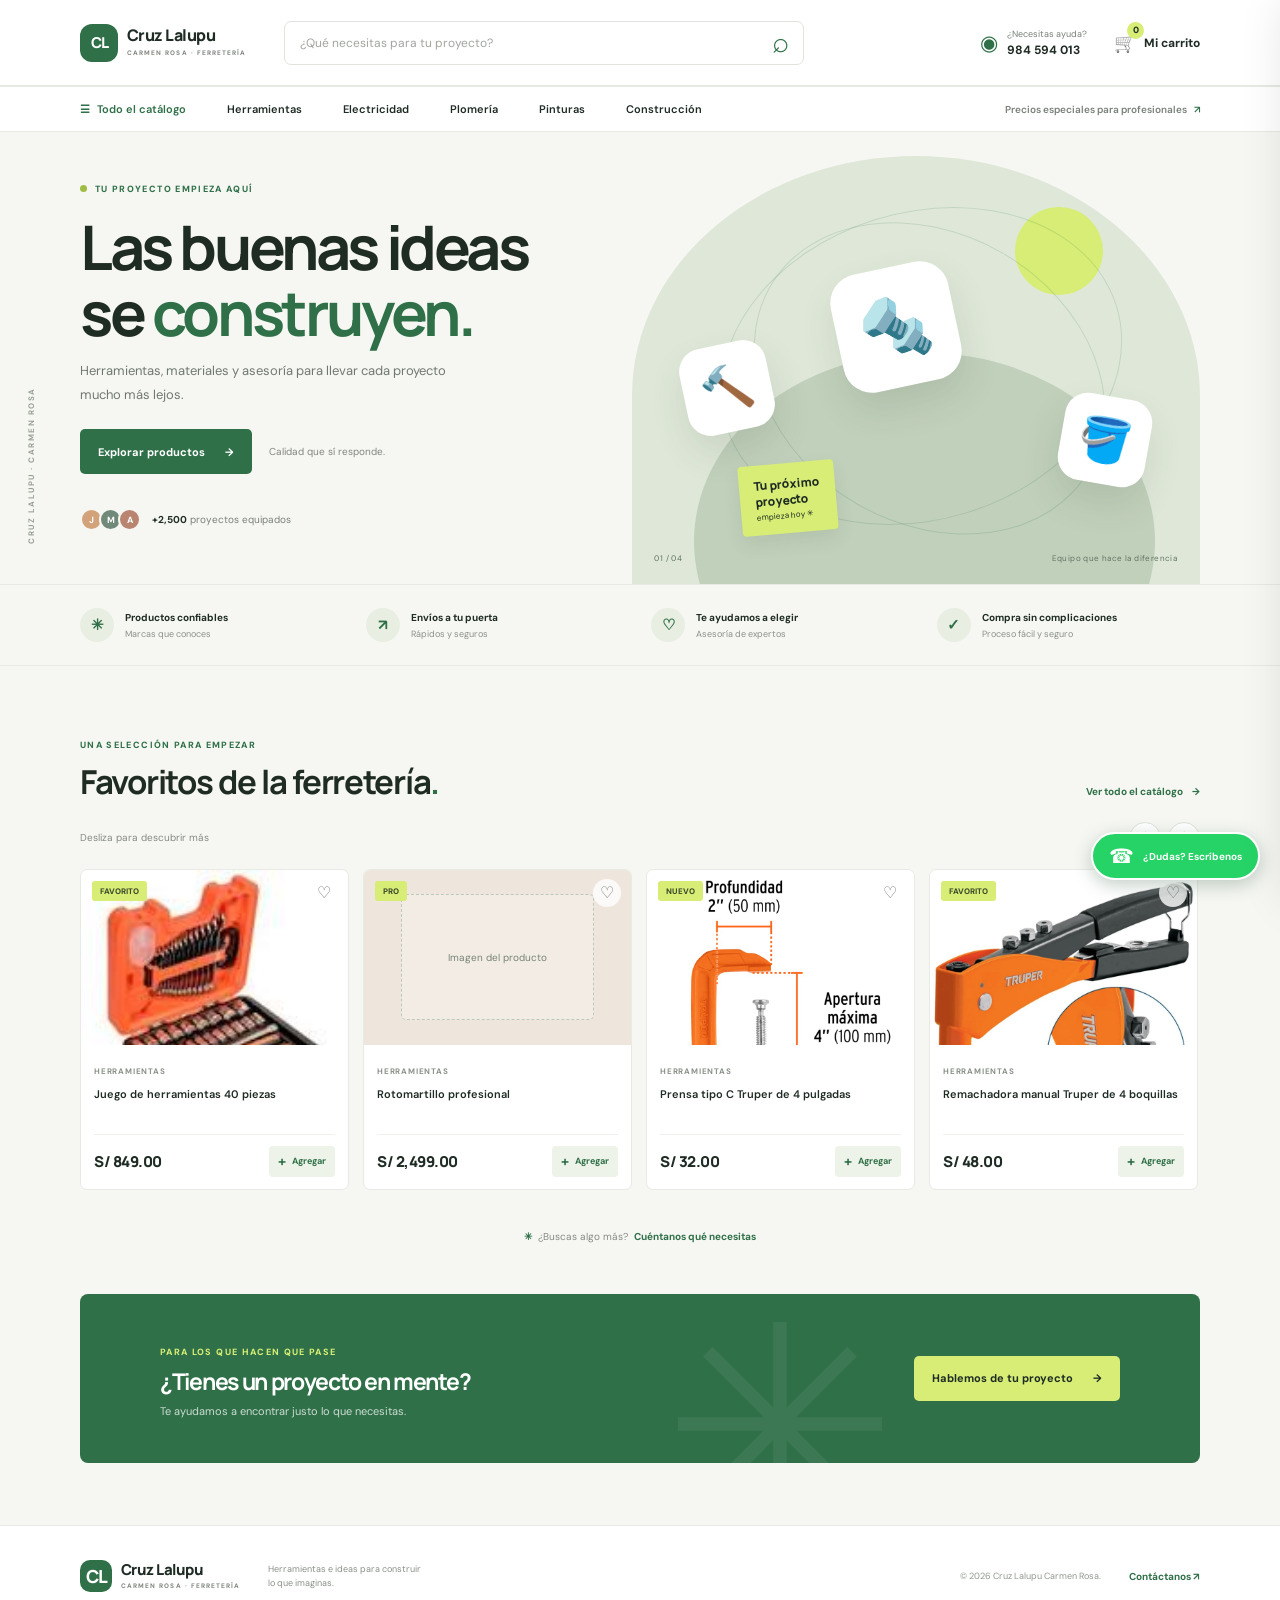
==== commit 3e8a11c1: "Update Cruz Lalupu branding" ====
--- a/index.html
+++ b/index.html
@@ -4,8 +4,8 @@
   <meta charset="UTF-8">
   <meta name="viewport" content="width=device-width, initial-scale=1.0">
   <meta name="theme-color" content="#f6f7f3">
-  <meta name="description" content="Encuentra herramientas, materiales y todo lo que necesitas para tus proyectos en FerreMax.">
-  <title>FerreMax — Todo para construir</title>
+  <meta name="description" content="Cruz Lalupu Carmen Rosa: herramientas, materiales y asesoría para tus proyectos.">
+  <title>Cruz Lalupu Carmen Rosa — Ferretería</title>
   <link rel="preconnect" href="https://fonts.googleapis.com">
   <link rel="preconnect" href="https://fonts.gstatic.com" crossorigin>
   <link href="https://fonts.googleapis.com/css2?family=DM+Sans:wght@400;500;600;700&family=Manrope:wght@400;500;600;700;800&display=swap" rel="stylesheet">
@@ -15,9 +15,9 @@
 </head>
 <body>
   <header class="site-header">
-    <a class="brand" href="#" aria-label="FerreMax, inicio">
-      <span class="brand-mark" aria-hidden="true">F<span>+</span></span>
-      <span class="brand-name">ferre<span>max</span><small>TODO PARA CONSTRUIR</small></span>
+    <a class="brand" href="#" aria-label="Cruz Lalupu Carmen Rosa, inicio">
+      <span class="brand-mark" aria-hidden="true">CL</span>
+      <span class="brand-name">Cruz Lalupu<small>CARMEN ROSA · FERRETERÍA</small></span>
     </a>
 
     <form class="search-bar" id="search-form" role="search">
@@ -74,7 +74,7 @@
         <div class="hero-sticker"><strong>Tu próximo<br>proyecto</strong><span>empieza hoy ✳</span></div>
         <div class="art-caption"><span>01 / 04</span><span>Equipo que hace la diferencia</span></div>
       </div>
-      <div class="hero-index" aria-hidden="true">FERREMAX · DESDE 1998</div>
+      <div class="hero-index" aria-hidden="true">CRUZ LALUPU · CARMEN ROSA</div>
     </section>
 
     <section class="benefits" aria-label="Beneficios">
@@ -111,12 +111,12 @@
   </main>
 
   <footer class="site-footer">
-    <a class="brand footer-brand" href="#" aria-label="FerreMax, inicio">
-      <span class="brand-mark" aria-hidden="true">F<span>+</span></span>
-      <span class="brand-name">ferre<span>max</span><small>TODO PARA CONSTRUIR</small></span>
+    <a class="brand footer-brand" href="#" aria-label="Cruz Lalupu Carmen Rosa, inicio">
+      <span class="brand-mark" aria-hidden="true">CL</span>
+      <span class="brand-name">Cruz Lalupu<small>CARMEN ROSA · FERRETERÍA</small></span>
     </a>
     <p>Herramientas e ideas para construir<br>lo que imaginas.</p>
-    <span class="footer-copy">© 2026 FerreMax. Sitio de demostración.</span>
+    <span class="footer-copy">© 2026 Cruz Lalupu Carmen Rosa.</span>
     <a href="https://wa.me/51984594013?text=Hola%2C%20tengo%20una%20consulta." target="_blank" rel="noopener noreferrer">Contáctanos ↗</a>
   </footer>
 
--- a/style.css
+++ b/style.css
@@ -24,11 +24,9 @@
 
 .site-header { height: 86px; display: flex; align-items: center; gap: 38px; max-width: 1440px; padding: 0 6.25%; margin: auto; }
 .brand { display: inline-flex; align-items: center; gap: 9px; flex: 0 0 auto; }
-.brand-mark { width: 38px; height: 38px; display: grid; place-items: center; position: relative; border-radius: 12px; background: var(--green); color: var(--white); font: 800 21px var(--font-display); letter-spacing: -2px; }
-.brand-mark > span { position: absolute; right: 3px; top: 0; color: var(--lime); font-size: 12px; letter-spacing: 0; }
-.brand-name { font: 800 20px/.95 var(--font-display); letter-spacing: -1px; }
-.brand-name > span { color: var(--green); }
-.brand-name small { display: block; margin-top: 5px; font: 700 7px var(--font-body); letter-spacing: 1.65px; color: #7d857d; }
+.brand-mark { width: 38px; height: 38px; display: grid; place-items: center; flex: 0 0 auto; border-radius: 12px; background: var(--green); color: var(--white); font: 800 15px var(--font-display); letter-spacing: -1px; }
+.brand-name { font: 800 16px/.98 var(--font-display); letter-spacing: -.55px; white-space: nowrap; }
+.brand-name small { display: block; margin-top: 5px; font: 700 6.5px var(--font-body); letter-spacing: 1.05px; color: #7d857d; }
 .search-bar { height: 44px; display: flex; flex: 1 1 500px; max-width: 520px; align-items: center; border: 1px solid #e1e4dc; border-radius: 7px; background: var(--white); }
 .search-bar:focus-within { border-color: var(--green); box-shadow: 0 0 0 3px rgb(47 112 72 / 10%); }
 .search-bar input { min-width: 0; flex: 1; height: 100%; padding: 0 15px; border: 0; outline: 0; background: transparent; color: var(--ink); font-size: 12px; }
@@ -132,7 +130,7 @@
 .banner-mark { position: absolute; right: 27%; bottom: -108px; color: rgb(255 255 255 / 6%); font-size: 280px; line-height: 1; }
 .site-footer { display: flex; align-items: center; gap: 28px; min-height: 102px; padding: 20px 6.25%; border-top: 1px solid var(--line); background: #fff; }
 .footer-brand .brand-mark { width: 32px; height: 32px; border-radius: 10px; font-size: 18px; }
-.footer-brand .brand-name { font-size: 17px; }
+.footer-brand .brand-name { font-size: 15px; }
 .site-footer > p { margin: 0; color: #8a9088; font-size: 9px; line-height: 1.6; }
 .footer-copy { margin-left: auto; color: #92988f; font-size: 9px; }
 .site-footer > a:last-child { color: var(--green); font-size: 10px; font-weight: 700; }
@@ -193,7 +191,7 @@
 @media (max-width: 700px) {
   .site-header { height: auto; min-height: 68px; flex-wrap: wrap; gap: 11px; padding: 12px 5%; }
   .brand-mark { width: 34px; height: 34px; border-radius: 10px; font-size: 19px; }
-  .brand-name { font-size: 18px; }
+  .brand-name { font-size: 15px; }
   .header-actions { gap: 12px; margin-left: auto; }
   .contact-link { display: none; }
   .cart-trigger { font-size: 0; }
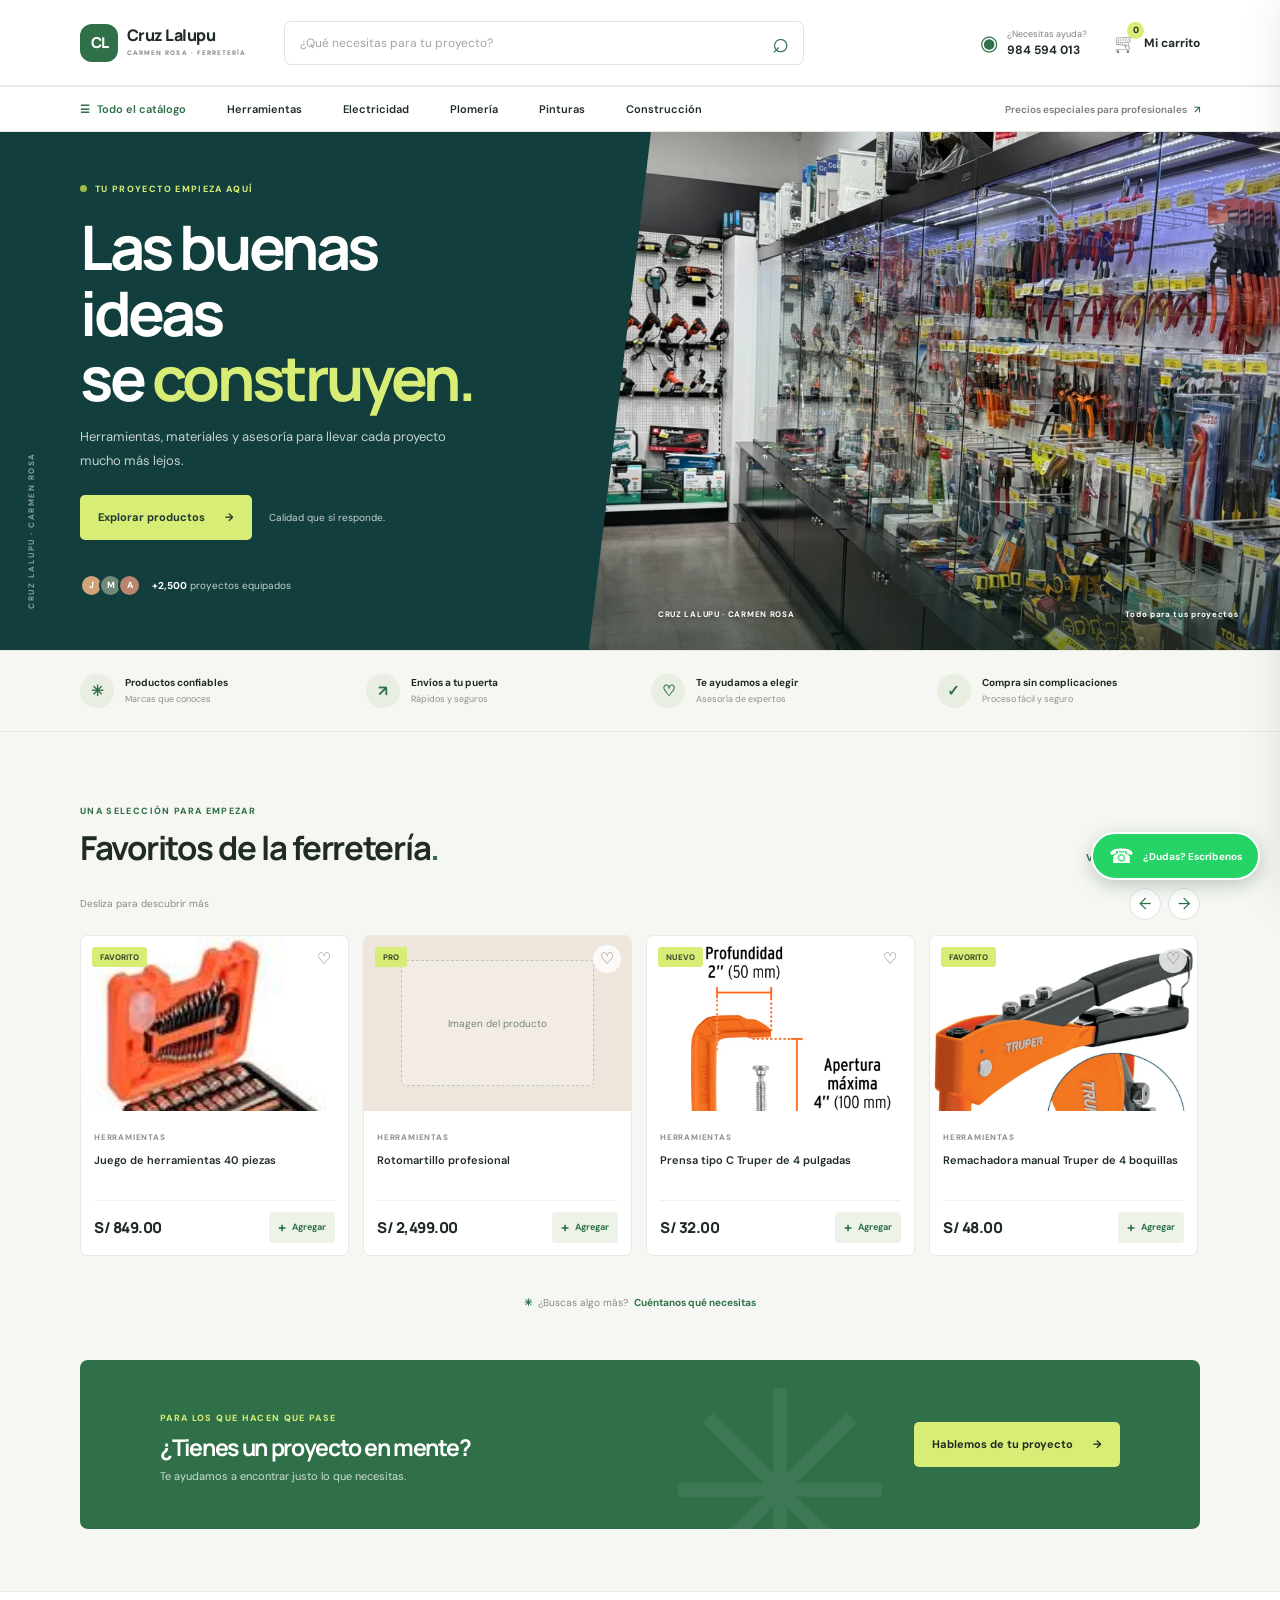
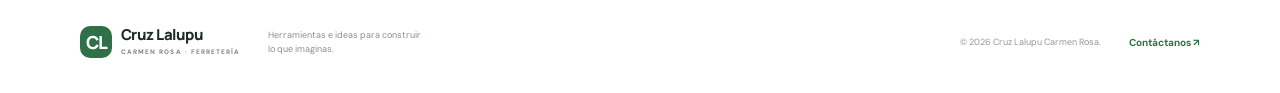
==== commit 6e316b56: "Add files via upload" ====
--- a/index.html
+++ b/index.html
@@ -64,15 +64,9 @@
           <span><strong>+2,500</strong> proyectos equipados</span>
         </div>
       </div>
-      <div class="hero-art" aria-label="Selección de herramientas para tus proyectos">
-        <div class="art-orbit orbit-one"></div>
-        <div class="art-orbit orbit-two"></div>
-        <div class="art-sun"></div>
-        <div class="tool-emoji drill" aria-hidden="true">🔩</div>
-        <div class="tool-emoji hammer" aria-hidden="true">🔨</div>
-        <div class="tool-emoji paint" aria-hidden="true">🪣</div>
-        <div class="hero-sticker"><strong>Tu próximo<br>proyecto</strong><span>empieza hoy ✳</span></div>
-        <div class="art-caption"><span>01 / 04</span><span>Equipo que hace la diferencia</span></div>
+      <div class="hero-art">
+        <img class="hero-photo" src="imagenes/FRONT.webp" alt="Interior de la ferretería Cruz Lalupu Carmen Rosa">
+        <div class="art-caption"><span>CRUZ LALUPU · CARMEN ROSA</span><span>Todo para tus proyectos</span></div>
       </div>
       <div class="hero-index" aria-hidden="true">CRUZ LALUPU · CARMEN ROSA</div>
     </section>
--- a/style.css
+++ b/style.css
@@ -49,40 +49,34 @@
 .nav-promo { margin-left: auto; color: #798079; font-size: 10px; white-space: nowrap; }
 .nav-promo span { color: var(--green); }
 
-.hero { position: relative; min-height: 440px; display: grid; grid-template-columns: 1fr 1.03fr; overflow: hidden; max-width: 1440px; padding: 0 6.25%; margin: auto; }
-.hero-copy { z-index: 1; align-self: center; padding: 44px 0 53px; }
+.hero { position: relative; min-height: 440px; display: grid; grid-template-columns: .92fr 1.08fr; overflow: hidden; max-width: 1440px; padding: 0; margin: auto; background: #123f3d; }
+.hero-copy { z-index: 1; align-self: center; padding: 44px 5vw 53px 6.25vw; color: #fff; }
 .eyebrow { display: inline-flex; align-items: center; gap: 8px; color: var(--green); font-size: 9px; font-weight: 800; letter-spacing: 1.35px; }
 .eyebrow-dot { width: 7px; height: 7px; border-radius: 50%; background: #9fbd45; }
 h1, h2, h3, p { margin-top: 0; }
+.hero .eyebrow { color: var(--lime); }
 .hero h1 { margin: 17px 0 14px; font: 700 clamp(38px, 4.8vw, 62px)/1.07 var(--font-display); letter-spacing: -3.4px; }
-.hero h1 span { color: var(--green); }
-.hero-copy > p { max-width: 370px; margin-bottom: 23px; color: #707970; font-size: 13px; line-height: 1.8; }
+.hero h1 span { color: var(--lime); }
+.hero-copy > p { max-width: 370px; margin-bottom: 23px; color: rgb(255 255 255 / 76%); font-size: 13px; line-height: 1.8; }
 .hero-actions { display: flex; align-items: center; gap: 17px; }
 .button { min-height: 45px; display: inline-flex; align-items: center; justify-content: center; gap: 20px; padding: 0 18px; border: 0; border-radius: 5px; font-size: 11px; font-weight: 700; cursor: pointer; transition: transform .18s, background .18s; }
 .button:hover { transform: translateY(-2px); }
 .button-dark { background: var(--green); color: #fff; }
 .button-dark:hover { background: var(--green-dark); }
-.hero-note { color: #81877f; font-size: 10px; }
-.hero-proof { display: flex; align-items: center; gap: 11px; margin-top: 34px; color: #7a8179; font-size: 10px; }
-.hero-proof strong { color: var(--ink); }
+.hero .button-dark { background: var(--lime); color: #1f3831; }
+.hero .button-dark:hover { background: #e1f58a; }
+.hero-note { color: rgb(255 255 255 / 75%); font-size: 10px; }
+.hero-proof { display: flex; align-items: center; gap: 11px; margin-top: 34px; color: rgb(255 255 255 / 75%); font-size: 10px; }
+.hero-proof strong { color: #fff; }
 .proof-avatars { display: flex; padding-left: 4px; }
-.proof-avatars i { width: 23px; height: 23px; display: grid; place-items: center; margin-left: -4px; border: 2px solid var(--paper); border-radius: 50%; background: #d2a27b; color: #fff; font-size: 9px; font-style: normal; font-weight: 700; }
+.proof-avatars i { width: 23px; height: 23px; display: grid; place-items: center; margin-left: -4px; border: 2px solid #123f3d; border-radius: 50%; background: #d2a27b; color: #fff; font-size: 9px; font-style: normal; font-weight: 700; }
 .proof-avatars i:nth-child(2) { background: #708978; }
 .proof-avatars i:nth-child(3) { background: #b98571; }
-.hero-art { position: relative; min-height: 390px; align-self: stretch; margin: 24px 0 0; overflow: hidden; border-radius: 50% 50% 0 0 / 56% 56% 0 0; background: #dfe8d8; }
-.hero-art::before { content: ""; position: absolute; left: 11%; right: 8%; bottom: -34%; height: 88%; border-radius: 50%; background: #c1d0bb; }
-.art-sun { position: absolute; top: 12%; right: 17%; width: 88px; height: 88px; border-radius: 50%; background: var(--lime); }
-.art-orbit { position: absolute; z-index: 1; width: 72%; height: 72%; top: 13%; left: 15%; border: 1px solid rgb(47 112 72 / 16%); border-radius: 50%; transform: rotate(-17deg); }
-.orbit-two { top: 18%; left: 20%; width: 65%; height: 68%; transform: rotate(30deg); }
-.tool-emoji { position: absolute; z-index: 2; display: grid; place-items: center; width: 120px; height: 120px; border: 1px solid rgb(255 255 255 / 70%); border-radius: 29px; background: #fff; box-shadow: 0 18px 36px rgb(46 68 49 / 12%); font-size: 59px; }
-.drill { top: 26%; left: 36%; transform: rotate(-12deg); }
-.hammer { top: 44%; left: 9%; width: 88px; height: 88px; border-radius: 23px; font-size: 43px; transform: rotate(-12deg); }
-.paint { top: 56%; right: 9%; width: 88px; height: 88px; border-radius: 23px; font-size: 43px; transform: rotate(10deg); }
-.hero-sticker { position: absolute; z-index: 3; left: 19%; bottom: 12%; display: flex; flex-direction: column; padding: 13px 15px; border-radius: 4px; background: var(--lime); box-shadow: 0 9px 18px rgb(45 62 32 / 9%); transform: rotate(-5deg); }
-.hero-sticker strong { font: 800 12px/1.3 var(--font-display); }
-.hero-sticker span { margin-top: 3px; font-size: 8px; }
-.art-caption { position: absolute; z-index: 2; right: 4%; bottom: 5%; left: 4%; display: flex; justify-content: space-between; color: #617362; font-size: 8px; letter-spacing: .4px; }
-.hero-index { position: absolute; left: 2%; bottom: 41px; color: #98a096; font-size: 8px; font-weight: 700; letter-spacing: 1.5px; writing-mode: vertical-rl; transform: rotate(180deg); }
+.hero-art { position: relative; min-height: 440px; align-self: stretch; overflow: hidden; clip-path: polygon(9% 0, 100% 0, 100% 100%, 0 100%); }
+.hero-art::after { content: ""; position: absolute; inset: 0; background: linear-gradient(0deg, rgb(13 34 31 / 55%), transparent 34%); }
+.hero-photo { position: absolute; inset: 0; width: 100%; height: 100%; object-fit: cover; object-position: center; }
+.art-caption { position: absolute; z-index: 1; right: 6%; bottom: 6%; left: 10%; display: flex; justify-content: space-between; gap: 12px; color: #fff; font-size: 8px; font-weight: 700; letter-spacing: .7px; text-shadow: 0 1px 5px rgb(0 0 0 / 35%); }
+.hero-index { position: absolute; left: 2%; bottom: 41px; color: rgb(255 255 255 / 50%); font-size: 8px; font-weight: 700; letter-spacing: 1.5px; writing-mode: vertical-rl; transform: rotate(180deg); }
 
 .benefits { display: grid; grid-template-columns: repeat(4, 1fr); gap: 22px; max-width: 1280px; padding: 23px 6.25%; margin: 0 auto; border-top: 1px solid var(--line); border-bottom: 1px solid var(--line); }
 .benefit { display: flex; align-items: center; gap: 11px; }
@@ -180,13 +174,19 @@
   .site-header { gap: 23px; padding-right: 4%; padding-left: 4%; }
   .category-nav { gap: 22px; padding-right: 4%; padding-left: 4%; overflow-x: auto; }
   .nav-promo { display: none; }
-  .hero { padding-right: 4%; padding-left: 4%; }
-  .hero h1 { font-size: 52px; }
-  .hero-art { min-height: 360px; }
+  .hero-copy { padding-right: 4vw; padding-left: 5vw; }
+  .hero h1 { font-size: clamp(38px, 5vw, 49px); }
+  .hero-art { min-height: 400px; }
   .benefits { padding-right: 4%; padding-left: 4%; }
   .products-section { padding-right: 4%; padding-left: 4%; }
   .product-grid { grid-template-columns: repeat(3, minmax(0, 1fr)); }
   .project-banner { margin-right: 4%; margin-left: 4%; }
+}
+@media (max-width: 780px) {
+  .hero { min-height: auto; grid-template-columns: 1fr; }
+  .hero-copy { padding: 40px 7% 26px; }
+  .hero h1 { font-size: clamp(38px, 6vw, 48px); letter-spacing: -2.6px; }
+  .hero-art { min-height: 320px; clip-path: polygon(0 7%, 100% 0, 100% 100%, 0 100%); }
 }
 @media (max-width: 700px) {
   .site-header { height: auto; min-height: 68px; flex-wrap: wrap; gap: 11px; padding: 12px 5%; }
@@ -200,19 +200,12 @@
   .search-bar { order: 2; flex: 1 0 100%; max-width: none; height: 40px; }
   .category-nav { height: 42px; gap: 21px; padding: 0 5%; }
   .category-nav a { font-size: 10px; }
-  .hero { min-height: auto; grid-template-columns: 1fr; padding: 0 5%; }
-  .hero-copy { padding: 40px 0 12px; }
-  .hero h1 { margin-top: 13px; font-size: clamp(43px, 12vw, 59px); letter-spacing: -2.8px; }
+  .hero { min-height: auto; grid-template-columns: 1fr; padding: 0; }
+  .hero-copy { padding: 40px 7% 26px; }
+  .hero h1 { margin-top: 13px; font-size: clamp(34px, 10.5vw, 48px); letter-spacing: -2.3px; }
   .hero-copy > p { max-width: 330px; font-size: 12px; }
   .hero-proof { margin-top: 22px; }
-  .hero-art { min-height: 270px; margin: 10px 3% 0; }
-  .art-sun { width: 66px; height: 66px; }
-  .tool-emoji { width: 90px; height: 90px; border-radius: 23px; font-size: 45px; }
-  .drill { top: 23%; left: 38%; }
-  .hammer, .paint { top: 42%; width: 68px; height: 68px; font-size: 34px; }
-  .hammer { left: 10%; }
-  .paint { right: 9%; }
-  .hero-sticker { bottom: 12%; left: 20%; padding: 9px 11px; }
+  .hero-art { min-height: 270px; clip-path: polygon(0 7%, 100% 0, 100% 100%, 0 100%); }
   .hero-index { display: none; }
   .benefits { grid-template-columns: repeat(2, 1fr); gap: 16px 10px; padding: 20px 5%; }
   .benefit { gap: 8px; }
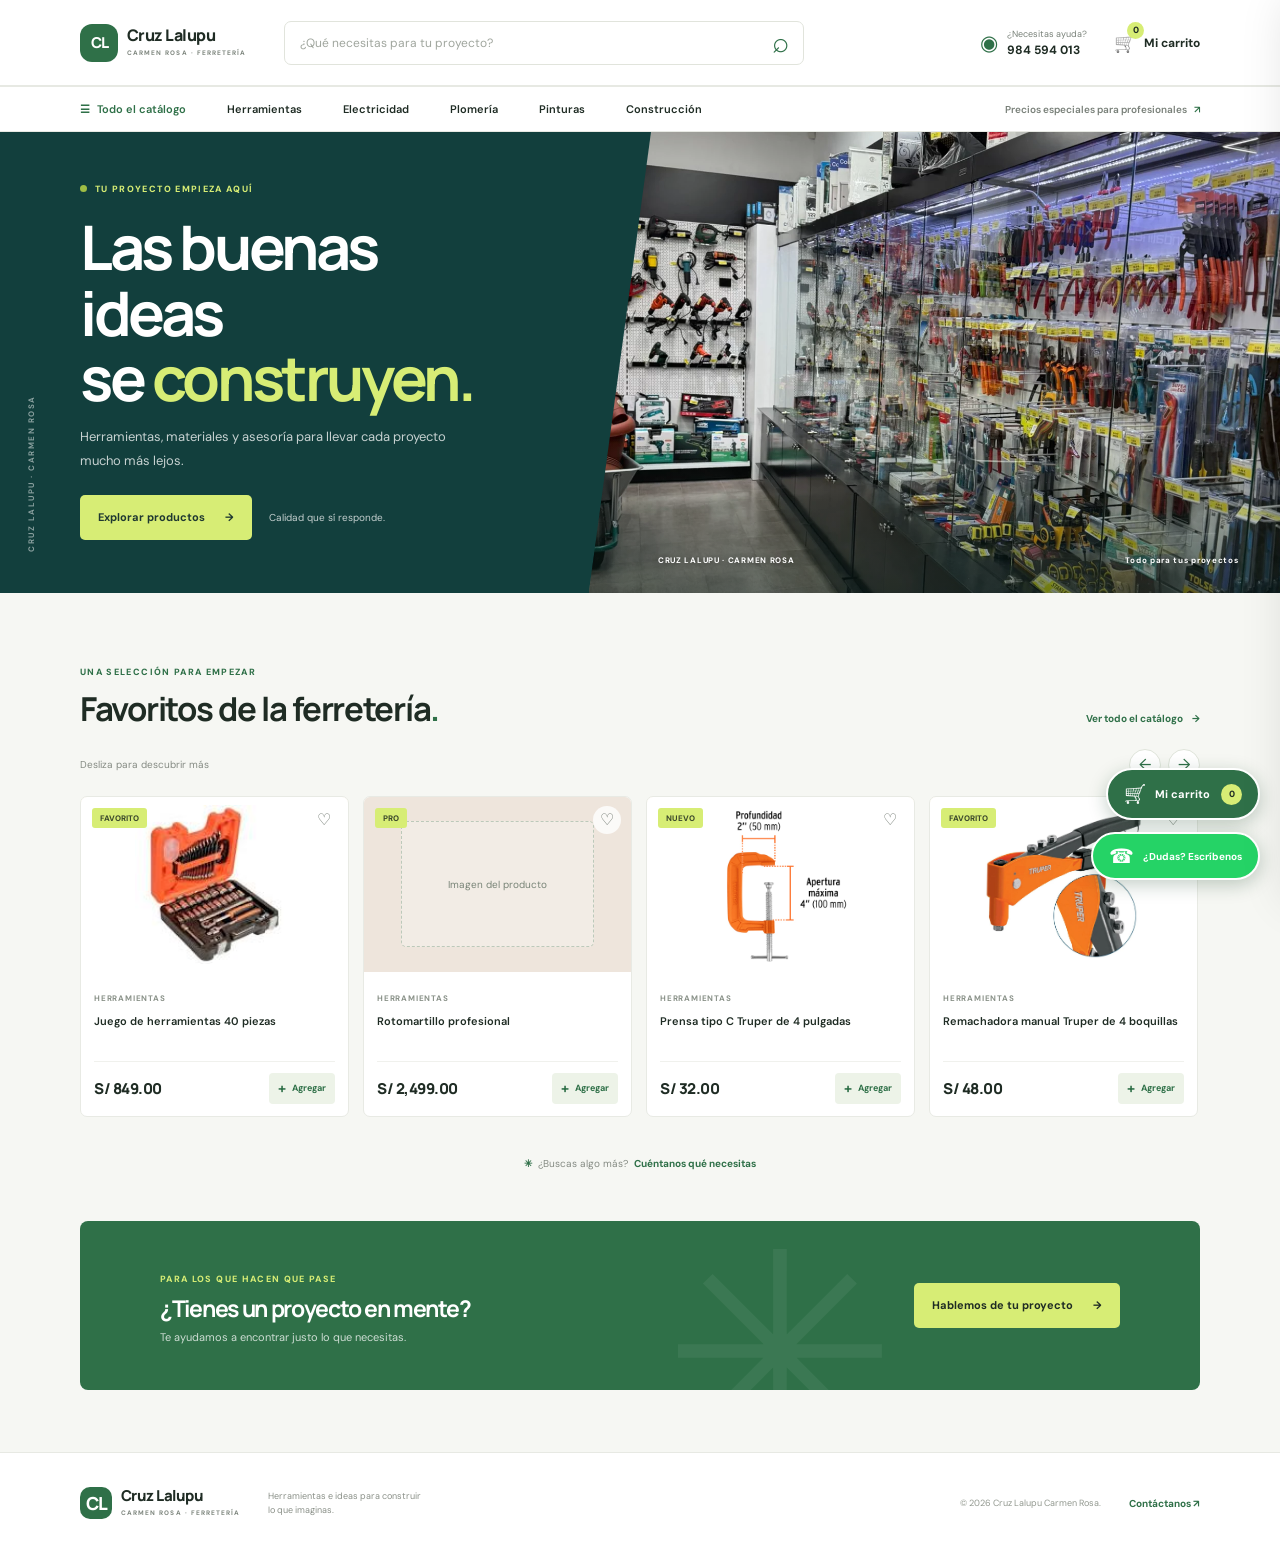
==== commit 5827e256: "Add files via upload" ====
--- a/index.html
+++ b/index.html
@@ -9,9 +9,9 @@
   <link rel="preconnect" href="https://fonts.googleapis.com">
   <link rel="preconnect" href="https://fonts.gstatic.com" crossorigin>
   <link href="https://fonts.googleapis.com/css2?family=DM+Sans:wght@400;500;600;700&family=Manrope:wght@400;500;600;700;800&display=swap" rel="stylesheet">
-  <link rel="stylesheet" href="style.css">
+  <link rel="stylesheet" href="style.css?v=3">
   <script src="productos.js" defer></script>
-  <script src="script.js" defer></script>
+  <script src="script.js?v=3" defer></script>
 </head>
 <body>
   <header class="site-header">
@@ -34,7 +34,7 @@
       <button class="cart-trigger" id="cart-trigger" data-open-cart type="button" aria-label="Abrir carrito">
         <span class="cart-icon" aria-hidden="true">🛒</span>
         <span class="cart-trigger-label">Mi carrito</span>
-        <span class="cart-count" id="cart-count">0</span>
+        <span class="cart-count" data-cart-count>0</span>
       </button>
     </div>
   </header>
@@ -59,23 +59,12 @@
           <a class="button button-dark" href="catalogo.html">Explorar productos <span aria-hidden="true">→</span></a>
           <span class="hero-note">Calidad que sí responde.</span>
         </div>
-        <div class="hero-proof">
-          <div class="proof-avatars" aria-hidden="true"><i>J</i><i>M</i><i>A</i></div>
-          <span><strong>+2,500</strong> proyectos equipados</span>
-        </div>
       </div>
       <div class="hero-art">
         <img class="hero-photo" src="imagenes/FRONT.webp" alt="Interior de la ferretería Cruz Lalupu Carmen Rosa">
         <div class="art-caption"><span>CRUZ LALUPU · CARMEN ROSA</span><span>Todo para tus proyectos</span></div>
       </div>
       <div class="hero-index" aria-hidden="true">CRUZ LALUPU · CARMEN ROSA</div>
-    </section>
-
-    <section class="benefits" aria-label="Beneficios">
-      <div class="benefit"><span class="benefit-icon">✳</span><span><strong>Productos confiables</strong><small>Marcas que conoces</small></span></div>
-      <div class="benefit"><span class="benefit-icon">↗</span><span><strong>Envíos a tu puerta</strong><small>Rápidos y seguros</small></span></div>
-      <div class="benefit"><span class="benefit-icon">♡</span><span><strong>Te ayudamos a elegir</strong><small>Asesoría de expertos</small></span></div>
-      <div class="benefit"><span class="benefit-icon">✓</span><span><strong>Compra sin complicaciones</strong><small>Proceso fácil y seguro</small></span></div>
     </section>
 
     <section class="products-section favorites-section" id="productos" aria-labelledby="products-title">
@@ -155,6 +144,11 @@
   </aside>
 
   <div class="toast" id="toast" role="status" aria-live="polite"></div>
+  <button class="cart-float" data-open-cart type="button" aria-label="Abrir carrito">
+    <span class="cart-icon" aria-hidden="true">🛒</span>
+    <span>Mi carrito</span>
+    <span class="cart-count" data-cart-count>0</span>
+  </button>
   <a class="whatsapp-float" href="https://wa.me/51984594013?text=Hola%2C%20necesito%20ayuda%20con%20un%20producto." target="_blank" rel="noopener noreferrer" aria-label="Contactar por WhatsApp">
     <span aria-hidden="true">☎</span><span class="whatsapp-label">¿Dudas? Escríbenos</span>
   </a>
--- a/style.css
+++ b/style.css
@@ -66,24 +66,11 @@
 .hero .button-dark { background: var(--lime); color: #1f3831; }
 .hero .button-dark:hover { background: #e1f58a; }
 .hero-note { color: rgb(255 255 255 / 75%); font-size: 10px; }
-.hero-proof { display: flex; align-items: center; gap: 11px; margin-top: 34px; color: rgb(255 255 255 / 75%); font-size: 10px; }
-.hero-proof strong { color: #fff; }
-.proof-avatars { display: flex; padding-left: 4px; }
-.proof-avatars i { width: 23px; height: 23px; display: grid; place-items: center; margin-left: -4px; border: 2px solid #123f3d; border-radius: 50%; background: #d2a27b; color: #fff; font-size: 9px; font-style: normal; font-weight: 700; }
-.proof-avatars i:nth-child(2) { background: #708978; }
-.proof-avatars i:nth-child(3) { background: #b98571; }
 .hero-art { position: relative; min-height: 440px; align-self: stretch; overflow: hidden; clip-path: polygon(9% 0, 100% 0, 100% 100%, 0 100%); }
 .hero-art::after { content: ""; position: absolute; inset: 0; background: linear-gradient(0deg, rgb(13 34 31 / 55%), transparent 34%); }
 .hero-photo { position: absolute; inset: 0; width: 100%; height: 100%; object-fit: cover; object-position: center; }
 .art-caption { position: absolute; z-index: 1; right: 6%; bottom: 6%; left: 10%; display: flex; justify-content: space-between; gap: 12px; color: #fff; font-size: 8px; font-weight: 700; letter-spacing: .7px; text-shadow: 0 1px 5px rgb(0 0 0 / 35%); }
 .hero-index { position: absolute; left: 2%; bottom: 41px; color: rgb(255 255 255 / 50%); font-size: 8px; font-weight: 700; letter-spacing: 1.5px; writing-mode: vertical-rl; transform: rotate(180deg); }
-
-.benefits { display: grid; grid-template-columns: repeat(4, 1fr); gap: 22px; max-width: 1280px; padding: 23px 6.25%; margin: 0 auto; border-top: 1px solid var(--line); border-bottom: 1px solid var(--line); }
-.benefit { display: flex; align-items: center; gap: 11px; }
-.benefit-icon { width: 34px; height: 34px; display: grid; flex: 0 0 auto; place-items: center; border-radius: 50%; background: #e8eee1; color: var(--green); font-size: 15px; font-weight: 700; }
-.benefit strong, .benefit small { display: block; }
-.benefit strong { font-size: 10px; }
-.benefit small { margin-top: 4px; color: #8b9189; font-size: 9px; }
 
 .products-section { max-width: 1280px; padding: 66px 6.25% 51px; margin: 0 auto; scroll-margin-top: 20px; }
 .section-heading { display: flex; align-items: end; justify-content: space-between; }
@@ -177,7 +164,6 @@
   .hero-copy { padding-right: 4vw; padding-left: 5vw; }
   .hero h1 { font-size: clamp(38px, 5vw, 49px); }
   .hero-art { min-height: 400px; }
-  .benefits { padding-right: 4%; padding-left: 4%; }
   .products-section { padding-right: 4%; padding-left: 4%; }
   .product-grid { grid-template-columns: repeat(3, minmax(0, 1fr)); }
   .project-banner { margin-right: 4%; margin-left: 4%; }
@@ -204,14 +190,8 @@
   .hero-copy { padding: 40px 7% 26px; }
   .hero h1 { margin-top: 13px; font-size: clamp(34px, 10.5vw, 48px); letter-spacing: -2.3px; }
   .hero-copy > p { max-width: 330px; font-size: 12px; }
-  .hero-proof { margin-top: 22px; }
   .hero-art { min-height: 270px; clip-path: polygon(0 7%, 100% 0, 100% 100%, 0 100%); }
   .hero-index { display: none; }
-  .benefits { grid-template-columns: repeat(2, 1fr); gap: 16px 10px; padding: 20px 5%; }
-  .benefit { gap: 8px; }
-  .benefit-icon { width: 30px; height: 30px; font-size: 13px; }
-  .benefit strong { font-size: 9px; }
-  .benefit small { font-size: 8px; }
   .products-section { padding: 48px 5% 39px; }
   .section-heading { align-items: start; gap: 10px; }
   .section-heading h2 { max-width: 250px; font-size: 25px; }
@@ -245,7 +225,8 @@
 .product-visual { background: var(--product-bg, #eaf0e5); }
 .product-image-placeholder { z-index: 1; width: min(72%, 210px); height: 72%; display: grid; place-items: center; border: 1px dashed rgb(47 112 72 / 28%); border-radius: 5px; background: rgb(255 255 255 / 28%); color: #788477; font-size: 10px; }
 .product-image { z-index: 1; width: 100%; height: 100%; object-fit: contain; }
-.cart-item-visual .product-image { width: 100%; height: 100%; padding: 5px; }
+.product-visual > .product-image { position: absolute; inset: 0; padding: 8px; object-position: center; background: #fff; }
+.cart-item-visual .product-image { padding: 5px; }
 .cart-item-visual .product-image-placeholder { width: 90%; height: 90%; font-size: 7px; text-align: center; }
 .cart-item-visual { overflow: hidden; }
 .product-badge, .favorite-button { z-index: 2; }
@@ -281,9 +262,13 @@
 .field-label { margin-top: 10px; }
 .form-field { min-height: 39px; }
 textarea.form-field { min-height: 58px; }
-.whatsapp-float { position: fixed; z-index: 9; right: 20px; bottom: 20px; display: flex; align-items: center; gap: 9px; min-height: 48px; padding: 0 16px; border: 2px solid #fff; border-radius: 28px; background: #25d366; color: #fff; box-shadow: 0 5px 18px rgb(20 62 34 / 25%); font-size: 20px; transition: transform .18s, box-shadow .18s; }
+.whatsapp-float { position: fixed; z-index: 9; right: 20px; bottom: calc(20px + env(safe-area-inset-bottom)); display: flex; align-items: center; gap: 9px; min-height: 48px; padding: 0 16px; border: 2px solid #fff; border-radius: 28px; background: #25d366; color: #fff; box-shadow: 0 5px 18px rgb(20 62 34 / 25%); font-size: 20px; transition: transform .18s, box-shadow .18s; }
 .whatsapp-float:hover { transform: translateY(-2px); box-shadow: 0 8px 22px rgb(20 62 34 / 30%); }
 .whatsapp-label { font-size: 10px; font-weight: 700; }
+.cart-float { position: fixed; z-index: 9; right: 20px; bottom: calc(80px + env(safe-area-inset-bottom)); display: inline-flex; align-items: center; gap: 9px; min-height: 52px; padding: 0 16px; border: 2px solid #fff; border-radius: 28px; background: var(--green); color: #fff; box-shadow: 0 5px 18px rgb(20 62 34 / 25%); font-size: 11px; font-weight: 700; cursor: pointer; transition: transform .18s, background .18s, box-shadow .18s; }
+.cart-float:hover { transform: translateY(-2px); background: var(--green-dark); box-shadow: 0 8px 22px rgb(20 62 34 / 30%); }
+.cart-float .cart-icon { filter: grayscale(1) brightness(0) invert(1); }
+.cart-float .cart-count { position: static; width: 21px; height: 21px; margin-left: 2px; }
 
 @media (max-width: 980px) {
   .product-carousel { grid-auto-columns: calc((100% - 28px) / 3); }
@@ -306,7 +291,8 @@
   .catalog-grid { gap: 9px; }
   .catalog-toolbar { margin-bottom: 9px; }
   .form-row { gap: 9px; }
-  .whatsapp-float { right: 14px; bottom: 14px; min-height: 45px; padding: 0 14px; }
+  .whatsapp-float { right: 14px; bottom: calc(14px + env(safe-area-inset-bottom)); min-height: 45px; padding: 0 14px; }
+  .cart-float { right: 14px; bottom: calc(69px + env(safe-area-inset-bottom)); min-height: 48px; padding: 0 14px; }
 }
 
 .cart-drawer .cart-items { flex: 0 1 30vh; min-height: 90px; }
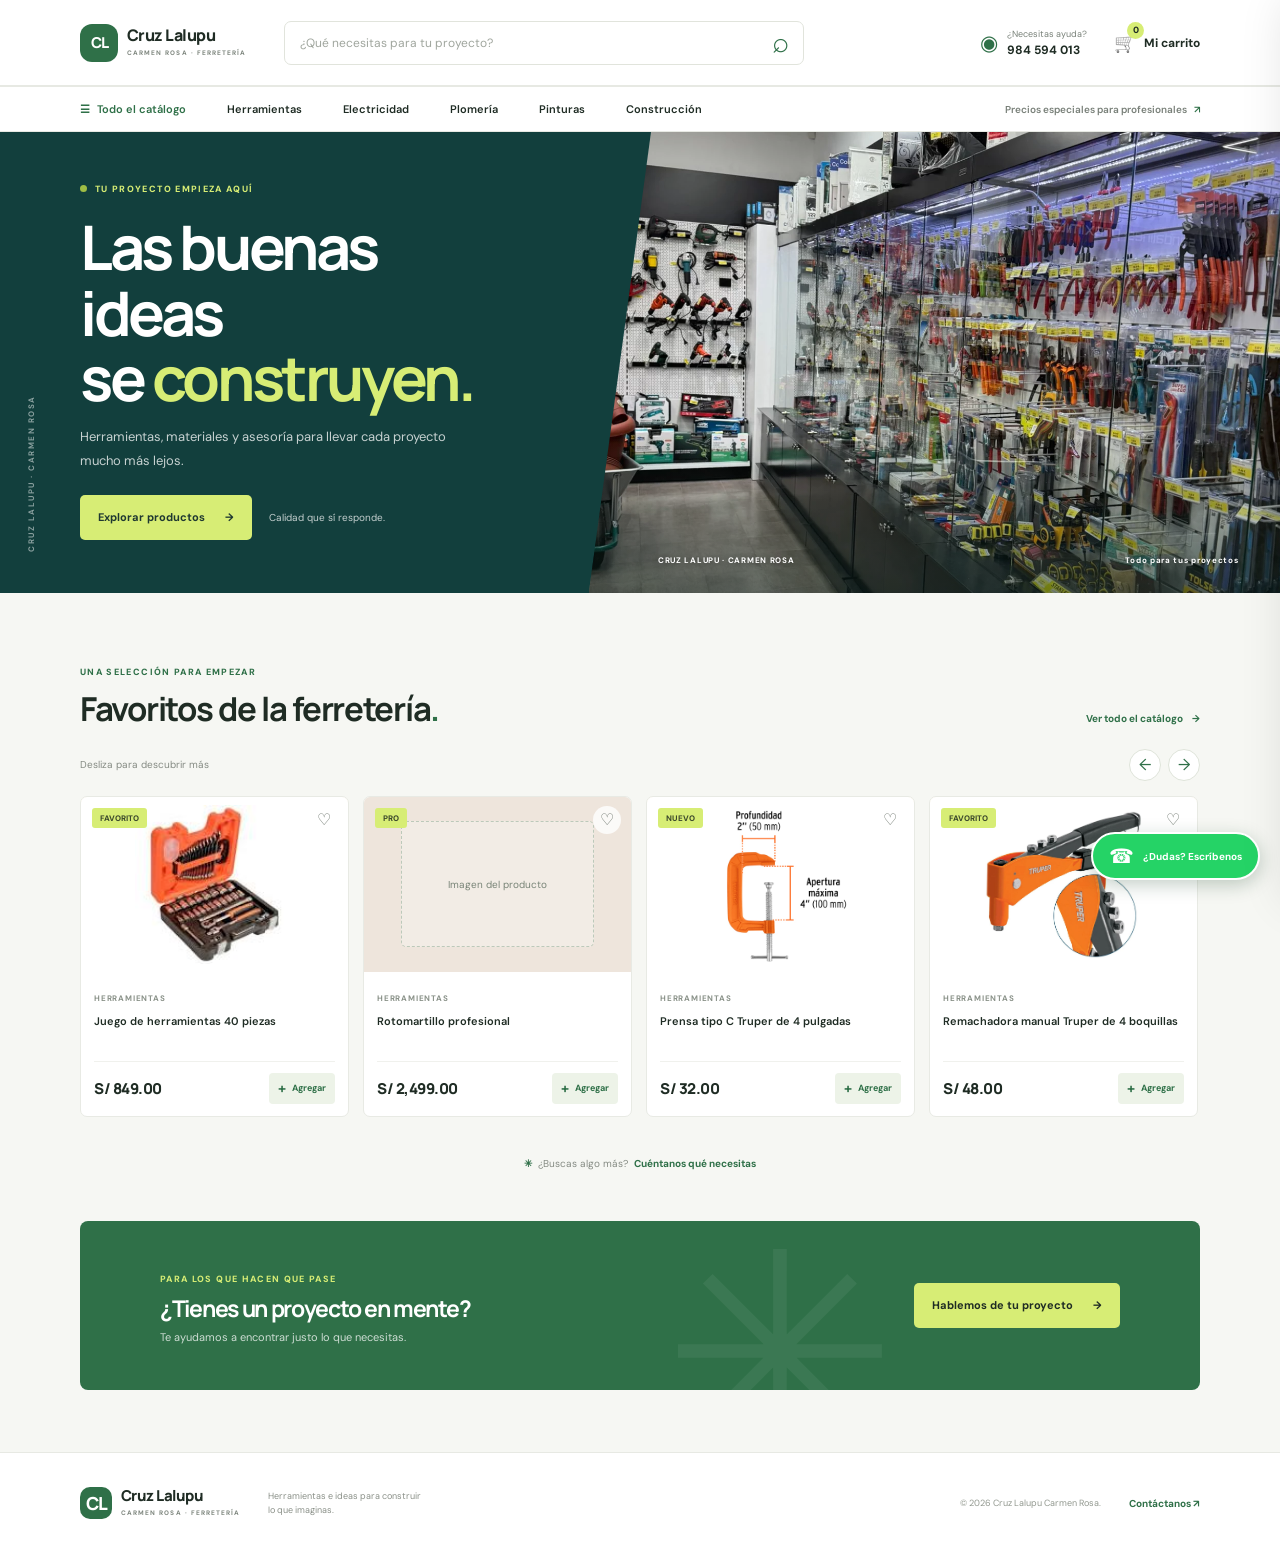
==== commit 68737af8: "Add files via upload" ====
--- a/index.html
+++ b/index.html
@@ -9,7 +9,7 @@
   <link rel="preconnect" href="https://fonts.googleapis.com">
   <link rel="preconnect" href="https://fonts.gstatic.com" crossorigin>
   <link href="https://fonts.googleapis.com/css2?family=DM+Sans:wght@400;500;600;700&family=Manrope:wght@400;500;600;700;800&display=swap" rel="stylesheet">
-  <link rel="stylesheet" href="style.css?v=3">
+  <link rel="stylesheet" href="style.css?v=4">
   <script src="productos.js" defer></script>
   <script src="script.js?v=3" defer></script>
 </head>
@@ -144,11 +144,6 @@
   </aside>
 
   <div class="toast" id="toast" role="status" aria-live="polite"></div>
-  <button class="cart-float" data-open-cart type="button" aria-label="Abrir carrito">
-    <span class="cart-icon" aria-hidden="true">🛒</span>
-    <span>Mi carrito</span>
-    <span class="cart-count" data-cart-count>0</span>
-  </button>
   <a class="whatsapp-float" href="https://wa.me/51984594013?text=Hola%2C%20necesito%20ayuda%20con%20un%20producto." target="_blank" rel="noopener noreferrer" aria-label="Contactar por WhatsApp">
     <span aria-hidden="true">☎</span><span class="whatsapp-label">¿Dudas? Escríbenos</span>
   </a>
--- a/style.css
+++ b/style.css
@@ -283,13 +283,15 @@
   .catalog-page { padding: 22px 5% 48px; }
   .catalog-heading { align-items: flex-start; flex-direction: column; padding: 25px 0 22px; }
   .catalog-heading h1 { font-size: 31px; }
-  .catalog-layout { grid-template-columns: 1fr; gap: 17px; }
+  .catalog-layout { grid-template-columns: minmax(0, 1fr); gap: 17px; }
   .catalog-sidebar { padding: 14px; }
-  .catalog-sidebar .category-filters { flex-direction: row; overflow-x: auto; }
+  .catalog-sidebar .category-filters { width: 100%; flex-direction: row; overflow-x: auto; }
   .catalog-sidebar .filter-chip { flex: 0 0 auto; min-height: 31px; padding: 0 10px; text-align: center; }
   .catalog-help { display: none; }
   .catalog-grid { gap: 9px; }
-  .catalog-toolbar { margin-bottom: 9px; }
+  .catalog-toolbar { flex-wrap: wrap; gap: 8px; margin-bottom: 9px; }
+  .catalog-toolbar .sort-control { min-width: 0; max-width: 100%; }
+  .catalog-toolbar select { min-width: 0; }
   .form-row { gap: 9px; }
   .whatsapp-float { right: 14px; bottom: calc(14px + env(safe-area-inset-bottom)); min-height: 45px; padding: 0 14px; }
   .cart-float { right: 14px; bottom: calc(69px + env(safe-area-inset-bottom)); min-height: 48px; padding: 0 14px; }
